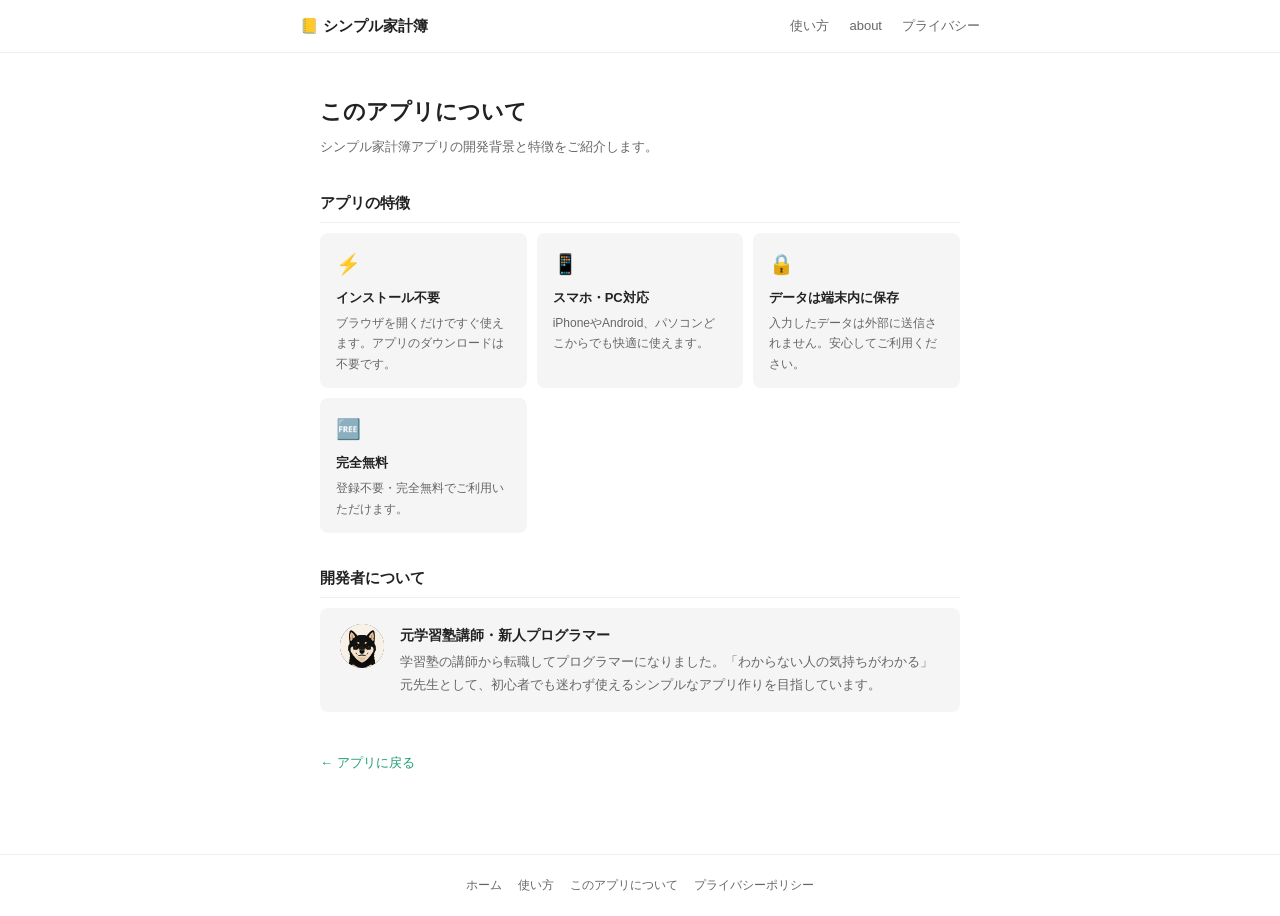
==== about.html @ d28c8568 "Update about.html" ====
<!DOCTYPE html>
<html lang="ja">
<head>
  <meta charset="UTF-8">
  <title>このアプリについて｜シンプル家計簿アプリ</title>
  <meta name="viewport" content="width=device-width, initial-scale=1.0">
  <meta name="description" content="シンプル家計簿アプリの開発背景・特徴・開発者についてのご紹介です。">
  <style>
    :root{
      --color-text-primary:#222;
      --color-text-secondary:#666;
      --color-background-primary:#fff;
      --color-background-secondary:#f5f5f5;
      --color-border-secondary:#ddd;
      --color-border-tertiary:#eee;
      --color-green:#1D9E75;
      --border-radius-md:8px;
    }
    *{box-sizing:border-box;margin:0;padding:0}
    body{
      font-family:-apple-system,BlinkMacSystemFont,"Segoe UI",Roboto,"Noto Sans JP",sans-serif;
      color:var(--color-text-primary);
      background:var(--color-background-primary);
      font-size:15px;
      line-height:1.7;
    }
    header{
      border-bottom:0.5px solid var(--color-border-tertiary);
      padding:0 20px;
    }
    .header-inner{
      max-width:680px;
      margin:0 auto;
      display:flex;
      align-items:center;
      justify-content:space-between;
      height:52px;
    }
    .logo{font-size:15px;font-weight:600;text-decoration:none;color:var(--color-text-primary);}
    nav{display:flex;gap:20px;}
    nav a{font-size:13px;color:var(--color-text-secondary);text-decoration:none;}
    nav a:hover{color:var(--color-text-primary);}
    .wrap{max-width:680px;margin:0 auto;padding:40px 20px 80px;}
    .page-title{font-size:22px;font-weight:600;margin-bottom:6px;}
    .page-desc{font-size:13px;color:var(--color-text-secondary);margin-bottom:32px;}
    .section{margin-bottom:32px;}
    h2{font-size:15px;font-weight:600;margin-bottom:10px;padding-bottom:6px;border-bottom:0.5px solid var(--color-border-tertiary);}
    p{font-size:14px;color:#444;margin-bottom:8px;}
    .feature-grid{display:grid;grid-template-columns:repeat(auto-fit,minmax(180px,1fr));gap:10px;margin-top:4px;}
    .feature-card{background:var(--color-background-secondary);border-radius:var(--border-radius-md);padding:14px 16px;}
    .feature-icon{font-size:20px;margin-bottom:6px;}
    .feature-title{font-size:13px;font-weight:600;margin-bottom:4px;}
    .feature-desc{font-size:12px;color:var(--color-text-secondary);}
    .profile-box{background:var(--color-background-secondary);border-radius:var(--border-radius-md);padding:16px 20px;display:flex;gap:16px;align-items:flex-start;}
    .profile-icon{width:44px;height:44px;background:var(--color-green);border-radius:50%;display:flex;align-items:center;justify-content:center;font-size:20px;flex-shrink:0;}
    .profile-text{}
    .profile-name{font-size:14px;font-weight:600;margin-bottom:4px;}
    .profile-bio{font-size:13px;color:var(--color-text-secondary);}
    .back-btn{display:inline-flex;align-items:center;gap:6px;font-size:13px;color:var(--color-green);text-decoration:none;margin-top:8px;}
    .back-btn:hover{opacity:0.8;}
    footer{border-top:0.5px solid var(--color-border-tertiary);padding:20px;text-align:center;}
    .footer-inner{max-width:680px;margin:0 auto;display:flex;gap:16px;justify-content:center;flex-wrap:wrap;}
    footer a{font-size:12px;color:var(--color-text-secondary);text-decoration:none;}
    footer a:hover{color:var(--color-text-primary);}
  </style>
</head>
<body>
<header>
  <div class="header-inner">
    <a class="logo" href="index.html">📒 シンプル家計簿</a>
    <nav>
      <a href="howto.html">使い方</a>
      <a href="about.html">about</a>
      <a href="privacy.html">プライバシー</a>
    </nav>
  </div>
</header>

<div class="wrap">
  <div class="page-title">このアプリについて</div>
  <div class="page-desc">シンプル家計簿アプリの開発背景と特徴をご紹介します。</div>

  <div class="section">
    <h2>アプリの特徴</h2>
    <div class="feature-grid">
      <div class="feature-card">
        <div class="feature-icon">⚡</div>
        <div class="feature-title">インストール不要</div>
        <div class="feature-desc">ブラウザを開くだけですぐ使えます。アプリのダウンロードは不要です。</div>
      </div>
      <div class="feature-card">
        <div class="feature-icon">📱</div>
        <div class="feature-title">スマホ・PC対応</div>
        <div class="feature-desc">iPhoneやAndroid、パソコンどこからでも快適に使えます。</div>
      </div>
      <div class="feature-card">
        <div class="feature-icon">🔒</div>
        <div class="feature-title">データは端末内に保存</div>
        <div class="feature-desc">入力したデータは外部に送信されません。安心してご利用ください。</div>
      </div>
      <div class="feature-card">
        <div class="feature-icon">🆓</div>
        <div class="feature-title">完全無料</div>
        <div class="feature-desc">登録不要・完全無料でご利用いただけます。</div>
      </div>
    </div>
  </div>

  <div class="section">
    <h2>開発者について</h2>
    <div class="profile-box">
      <img src="inu.png" alt="プロフィール画像" style="width:44px;height:44px;border-radius:50%;object-fit:cover;flex-shrink:0;">
      <div class="profile-text">
        <div class="profile-name">元学習塾講師・新人プログラマー</div>
        <div class="profile-bio">
          学習塾の講師から転職してプログラマーになりました。「わからない人の気持ちがわかる」元先生として、初心者でも迷わず使えるシンプルなアプリ作りを目指しています。
        </div>
      </div>
    </div>
  </div>

  <a class="back-btn" href="index.html">← アプリに戻る</a>
</div>

<footer>
  <div class="footer-inner">
    <a href="index.html">ホーム</a>
    <a href="howto.html">使い方</a>
    <a href="about.html">このアプリについて</a>
    <a href="privacy.html">プライバシーポリシー</a>
  </div>
</footer>
</body>
</html>
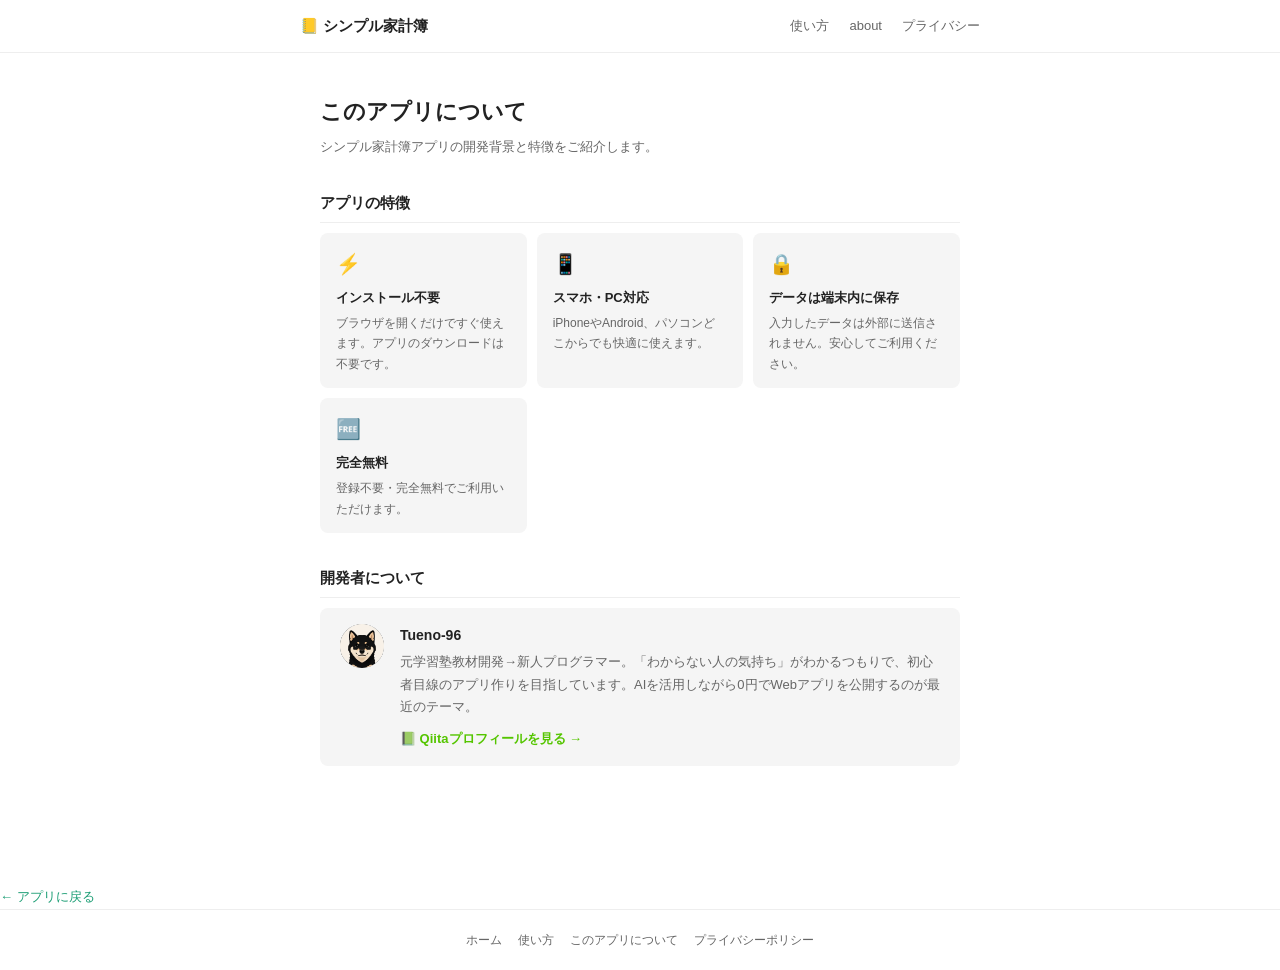
==== commit e4106fc4: "Update about.html" ====
--- a/about.html
+++ b/about.html
@@ -111,9 +111,14 @@
     <div class="profile-box">
       <img src="inu.png" alt="プロフィール画像" style="width:44px;height:44px;border-radius:50%;object-fit:cover;flex-shrink:0;">
       <div class="profile-text">
-        <div class="profile-name">元学習塾講師・新人プログラマー</div>
-        <div class="profile-bio">
-          学習塾の講師から転職してプログラマーになりました。「わからない人の気持ちがわかる」元先生として、初心者でも迷わず使えるシンプルなアプリ作りを目指しています。
+<div class="profile-name">Tueno-96</div>
+<div class="profile-bio">
+  元学習塾教材開発→新人プログラマー。「わからない人の気持ち」がわかるつもりで、初心者目線のアプリ作りを目指しています。AIを活用しながら0円でWebアプリを公開するのが最近のテーマ。
+</div>
+<a href="https://qiita.com/Tueno-96" target="_blank" rel="noopener"
+  style="display:inline-flex;align-items:center;gap:6px;margin-top:10px;font-size:13px;color:#55C500;text-decoration:none;font-weight:600;">
+  📗 Qiitaプロフィールを見る →
+</a>
         </div>
       </div>
     </div>
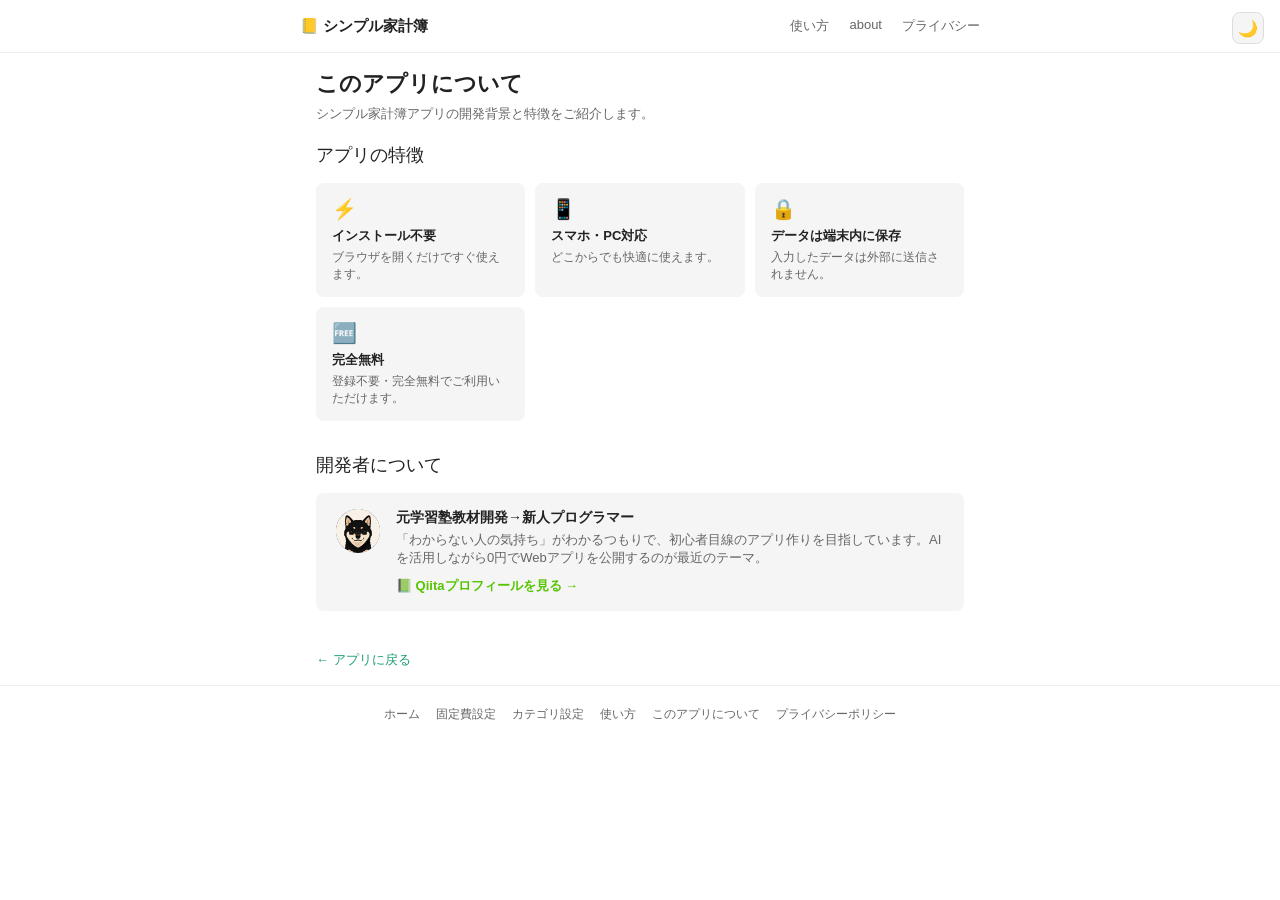
==== commit 55367d2a: "cssを分離" ====
--- a/about.html
+++ b/about.html
@@ -2,69 +2,13 @@
 <html lang="ja">
 <head>
   <meta charset="UTF-8">
+  <meta name="viewport" content="width=device-width, initial-scale=1.0">
   <title>このアプリについて｜シンプル家計簿アプリ</title>
-  <meta name="viewport" content="width=device-width, initial-scale=1.0">
   <meta name="description" content="シンプル家計簿アプリの開発背景・特徴・開発者についてのご紹介です。">
-  <style>
-    :root{
-      --color-text-primary:#222;
-      --color-text-secondary:#666;
-      --color-background-primary:#fff;
-      --color-background-secondary:#f5f5f5;
-      --color-border-secondary:#ddd;
-      --color-border-tertiary:#eee;
-      --color-green:#1D9E75;
-      --border-radius-md:8px;
-    }
-    *{box-sizing:border-box;margin:0;padding:0}
-    body{
-      font-family:-apple-system,BlinkMacSystemFont,"Segoe UI",Roboto,"Noto Sans JP",sans-serif;
-      color:var(--color-text-primary);
-      background:var(--color-background-primary);
-      font-size:15px;
-      line-height:1.7;
-    }
-    header{
-      border-bottom:0.5px solid var(--color-border-tertiary);
-      padding:0 20px;
-    }
-    .header-inner{
-      max-width:680px;
-      margin:0 auto;
-      display:flex;
-      align-items:center;
-      justify-content:space-between;
-      height:52px;
-    }
-    .logo{font-size:15px;font-weight:600;text-decoration:none;color:var(--color-text-primary);}
-    nav{display:flex;gap:20px;}
-    nav a{font-size:13px;color:var(--color-text-secondary);text-decoration:none;}
-    nav a:hover{color:var(--color-text-primary);}
-    .wrap{max-width:680px;margin:0 auto;padding:40px 20px 80px;}
-    .page-title{font-size:22px;font-weight:600;margin-bottom:6px;}
-    .page-desc{font-size:13px;color:var(--color-text-secondary);margin-bottom:32px;}
-    .section{margin-bottom:32px;}
-    h2{font-size:15px;font-weight:600;margin-bottom:10px;padding-bottom:6px;border-bottom:0.5px solid var(--color-border-tertiary);}
-    p{font-size:14px;color:#444;margin-bottom:8px;}
-    .feature-grid{display:grid;grid-template-columns:repeat(auto-fit,minmax(180px,1fr));gap:10px;margin-top:4px;}
-    .feature-card{background:var(--color-background-secondary);border-radius:var(--border-radius-md);padding:14px 16px;}
-    .feature-icon{font-size:20px;margin-bottom:6px;}
-    .feature-title{font-size:13px;font-weight:600;margin-bottom:4px;}
-    .feature-desc{font-size:12px;color:var(--color-text-secondary);}
-    .profile-box{background:var(--color-background-secondary);border-radius:var(--border-radius-md);padding:16px 20px;display:flex;gap:16px;align-items:flex-start;}
-    .profile-icon{width:44px;height:44px;background:var(--color-green);border-radius:50%;display:flex;align-items:center;justify-content:center;font-size:20px;flex-shrink:0;}
-    .profile-text{}
-    .profile-name{font-size:14px;font-weight:600;margin-bottom:4px;}
-    .profile-bio{font-size:13px;color:var(--color-text-secondary);}
-    .back-btn{display:inline-flex;align-items:center;gap:6px;font-size:13px;color:var(--color-green);text-decoration:none;margin-top:8px;}
-    .back-btn:hover{opacity:0.8;}
-    footer{border-top:0.5px solid var(--color-border-tertiary);padding:20px;text-align:center;}
-    .footer-inner{max-width:680px;margin:0 auto;display:flex;gap:16px;justify-content:center;flex-wrap:wrap;}
-    footer a{font-size:12px;color:var(--color-text-secondary);text-decoration:none;}
-    footer a:hover{color:var(--color-text-primary);}
-  </style>
+  <link rel="stylesheet" href="style.css">
 </head>
 <body>
+<button class="theme-btn" id="theme-btn" onclick="toggleTheme()">🌙</button>
 <header>
   <div class="header-inner">
     <a class="logo" href="index.html">📒 シンプル家計簿</a>
@@ -86,17 +30,17 @@
       <div class="feature-card">
         <div class="feature-icon">⚡</div>
         <div class="feature-title">インストール不要</div>
-        <div class="feature-desc">ブラウザを開くだけですぐ使えます。アプリのダウンロードは不要です。</div>
+        <div class="feature-desc">ブラウザを開くだけですぐ使えます。</div>
       </div>
       <div class="feature-card">
         <div class="feature-icon">📱</div>
         <div class="feature-title">スマホ・PC対応</div>
-        <div class="feature-desc">iPhoneやAndroid、パソコンどこからでも快適に使えます。</div>
+        <div class="feature-desc">どこからでも快適に使えます。</div>
       </div>
       <div class="feature-card">
         <div class="feature-icon">🔒</div>
         <div class="feature-title">データは端末内に保存</div>
-        <div class="feature-desc">入力したデータは外部に送信されません。安心してご利用ください。</div>
+        <div class="feature-desc">入力したデータは外部に送信されません。</div>
       </div>
       <div class="feature-card">
         <div class="feature-icon">🆓</div>
@@ -110,16 +54,13 @@
     <h2>開発者について</h2>
     <div class="profile-box">
       <img src="inu.png" alt="プロフィール画像" style="width:44px;height:44px;border-radius:50%;object-fit:cover;flex-shrink:0;">
-      <div class="profile-text">
-<div class="profile-name">Tueno-96</div>
-<div class="profile-bio">
-  元学習塾教材開発→新人プログラマー。「わからない人の気持ち」がわかるつもりで、初心者目線のアプリ作りを目指しています。AIを活用しながら0円でWebアプリを公開するのが最近のテーマ。
-</div>
-<a href="https://qiita.com/Tueno-96" target="_blank" rel="noopener"
-  style="display:inline-flex;align-items:center;gap:6px;margin-top:10px;font-size:13px;color:#55C500;text-decoration:none;font-weight:600;">
-  📗 Qiitaプロフィールを見る →
-</a>
-        </div>
+      <div>
+        <div class="profile-name">元学習塾教材開発→新人プログラマー</div>
+        <div class="profile-bio">「わからない人の気持ち」がわかるつもりで、初心者目線のアプリ作りを目指しています。AIを活用しながら0円でWebアプリを公開するのが最近のテーマ。</div>
+        <a href="https://qiita.com/Tueno-96" target="_blank" rel="noopener"
+          style="display:inline-flex;align-items:center;gap:6px;margin-top:10px;font-size:13px;color:#55C500;text-decoration:none;font-weight:600;">
+          📗 Qiitaプロフィールを見る →
+        </a>
       </div>
     </div>
   </div>
@@ -130,10 +71,30 @@
 <footer>
   <div class="footer-inner">
     <a href="index.html">ホーム</a>
+    <a href="fixedcost.html">固定費設定</a>
+    <a href="category.html">カテゴリ設定</a>
     <a href="howto.html">使い方</a>
     <a href="about.html">このアプリについて</a>
     <a href="privacy.html">プライバシーポリシー</a>
   </div>
 </footer>
+
+<script>
+function applyTheme(theme){
+  const html=document.documentElement,btn=document.getElementById('theme-btn');
+  html.classList.remove('dark','light');
+  if(theme==='dark'){html.classList.add('dark');btn.textContent='☀️';}
+  else if(theme==='light'){html.classList.add('light');btn.textContent='🌙';}
+  else{btn.textContent=window.matchMedia('(prefers-color-scheme:dark)').matches?'☀️':'🌙';}
+}
+function toggleTheme(){
+  const isDark=document.documentElement.classList.contains('dark')||
+    (!document.documentElement.classList.contains('light')&&window.matchMedia('(prefers-color-scheme:dark)').matches);
+  const next=isDark?'light':'dark';
+  localStorage.setItem('theme',next);
+  applyTheme(next);
+}
+applyTheme(localStorage.getItem('theme')||'auto');
+</script>
 </body>
-</html>
+</html>
--- a/style.css
+++ b/style.css
@@ -0,0 +1,277 @@
+/* ========================================
+   シンプル家計簿アプリ 共通スタイル
+   style.css
+======================================== */
+
+/* ── カラー変数（ライトモード） ── */
+:root{
+  --color-text-primary:#222;
+  --color-text-secondary:#666;
+  --color-background-primary:#fff;
+  --color-background-secondary:#f5f5f5;
+  --color-border-secondary:#ddd;
+  --color-border-tertiary:#eee;
+  --color-green:#1D9E75;
+  --border-radius-md:8px;
+}
+
+/* ── ダークモード（ブラウザ設定に連動） ── */
+@media(prefers-color-scheme:dark){
+  :root{
+    --color-text-primary:#e8eaf6;
+    --color-text-secondary:#9196b5;
+    --color-background-primary:#1a1d27;
+    --color-background-secondary:#22263a;
+    --color-border-secondary:#2e3248;
+    --color-border-tertiary:#2e3248;
+  }
+}
+
+/* ── 手動ダークモード ── */
+html.dark{
+  --color-text-primary:#e8eaf6;
+  --color-text-secondary:#9196b5;
+  --color-background-primary:#1a1d27;
+  --color-background-secondary:#22263a;
+  --color-border-secondary:#2e3248;
+  --color-border-tertiary:#2e3248;
+}
+
+/* ── 手動ライトモード ── */
+html.light{
+  --color-text-primary:#222;
+  --color-text-secondary:#666;
+  --color-background-primary:#fff;
+  --color-background-secondary:#f5f5f5;
+  --color-border-secondary:#ddd;
+  --color-border-tertiary:#eee;
+}
+
+/* ── リセット・ベース ── */
+*{box-sizing:border-box;margin:0;padding:0}
+body{
+  font-family:-apple-system,BlinkMacSystemFont,"Segoe UI",Roboto,"Noto Sans JP",sans-serif;
+  color:var(--color-text-primary);
+  background:var(--color-background-primary);
+  transition:background .2s,color .2s;
+}
+
+/* ── レイアウト ── */
+.wrap{padding:1rem 16px;max-width:680px;margin:0 auto;}
+h2{font-size:18px;font-weight:500;color:var(--color-text-primary);margin-bottom:1rem}
+
+/* ── ヘッダー ── */
+header{border-bottom:0.5px solid var(--color-border-tertiary);padding:0 20px;}
+.header-inner{max-width:680px;margin:0 auto;display:flex;align-items:center;justify-content:space-between;height:52px;}
+.logo{font-size:15px;font-weight:600;text-decoration:none;color:var(--color-text-primary);}
+nav{display:flex;gap:20px;}
+nav a{font-size:13px;color:var(--color-text-secondary);text-decoration:none;}
+nav a:hover{color:var(--color-text-primary);}
+
+/* ── フッター ── */
+footer{border-top:0.5px solid var(--color-border-tertiary);padding:20px;text-align:center;}
+.footer-inner{max-width:680px;margin:0 auto;display:flex;gap:16px;justify-content:center;flex-wrap:wrap;}
+footer a{font-size:12px;color:var(--color-text-secondary);text-decoration:none;}
+footer a:hover{color:var(--color-text-primary);}
+
+/* ── ダークモードトグルボタン ── */
+.theme-btn{
+  width:32px;height:32px;
+  border:0.5px solid var(--color-border-secondary);
+  border-radius:var(--border-radius-md);
+  background:var(--color-background-secondary);
+  color:var(--color-text-primary);
+  font-size:16px;cursor:pointer;
+  display:flex;align-items:center;justify-content:center;
+  position:fixed;top:12px;right:16px;z-index:50;
+}
+.theme-btn:hover{background:var(--color-border-secondary);}
+
+/* ── カード ── */
+.cards{display:grid;grid-template-columns:repeat(3,1fr);gap:10px;margin-bottom:1rem}
+.card{background:var(--color-background-secondary);border-radius:var(--border-radius-md);padding:12px 14px}
+.card-label{font-size:12px;color:var(--color-text-secondary);margin-bottom:4px}
+.card-value{font-size:20px;font-weight:500;color:var(--color-text-primary)}
+.card-value.income{color:#1D9E75}
+.card-value.expense{color:#E24B4A}
+
+/* ── フォーム ── */
+.form-row{display:flex;gap:8px;margin-bottom:1rem;flex-wrap:wrap}
+.form-row input,.form-row select{
+  flex:1;min-width:100px;height:36px;padding:0 10px;
+  border:0.5px solid var(--color-border-secondary);
+  border-radius:var(--border-radius-md);
+  background:var(--color-background-primary);
+  color:var(--color-text-primary);font-size:14px
+}
+.form-row input:focus,.form-row select:focus{outline:none;box-shadow:0 0 0 2px var(--color-border-secondary)}
+#inp-date{min-width:120px;max-width:120px;}
+#inp-memo{min-width:160px;}
+
+/* ── ボタン ── */
+.btn{height:36px;padding:0 16px;border:0.5px solid var(--color-border-secondary);border-radius:var(--border-radius-md);background:var(--color-background-primary);color:var(--color-text-primary);font-size:14px;cursor:pointer;white-space:nowrap}
+.btn:hover{background:var(--color-background-secondary)}
+.btn-add{background:#1D9E75;color:#fff;border-color:#1D9E75}
+.btn-add:hover{background:#0F6E56;border-color:#0F6E56}
+.btn-sm{height:30px;padding:0 10px;border:0.5px solid var(--color-border-secondary);border-radius:var(--border-radius-md);background:var(--color-background-primary);color:var(--color-text-secondary);font-size:12px;cursor:pointer;}
+.btn-sm:hover{background:var(--color-background-secondary);}
+.btn-edit{color:#3B82F6;border-color:#3B82F6;}
+.btn-edit:hover{background:#EFF6FF;}
+.btn-save{color:var(--color-green);border-color:var(--color-green);display:none;}
+.btn-save:hover{background:#E1F5EE;}
+.btn-cancel{color:var(--color-text-secondary);display:none;}
+.btn-del{color:#E24B4A;border-color:#E24B4A;}
+.btn-del:hover{background:#FEECEC;}
+.csv-btn{height:28px;padding:0 10px;border:0.5px solid #1D9E75;border-radius:var(--border-radius-md);background:#1D9E75;color:#fff;font-size:12px;cursor:pointer;white-space:nowrap;font-weight:600;}
+.csv-btn:hover{background:#0F6E56;}
+
+/* ── 一覧 ── */
+.list-header{display:grid;grid-template-columns:90px 1fr 80px 90px 36px;gap:8px;padding:6px 8px;font-size:12px;color:var(--color-text-secondary);border-bottom:0.5px solid var(--color-border-tertiary);margin-bottom:4px}
+.list-item{display:grid;grid-template-columns:90px 1fr 80px 90px 36px;gap:8px;align-items:center;padding:8px;border-radius:var(--border-radius-md);font-size:14px;margin-bottom:4px;background:var(--color-background-primary);border:0.5px solid var(--color-border-tertiary)}
+.list-item:hover{background:var(--color-background-secondary)}
+.badge{display:inline-block;padding:2px 8px;border-radius:999px;font-size:11px;font-weight:500}
+.badge.income{background:#E1F5EE;color:#0F6E56}
+.badge.expense{background:#FCEBEB;color:#A32D2D}
+.amount.income{color:#1D9E75;font-weight:500}
+.amount.expense{color:#E24B4A;font-weight:500}
+.del-btn{width:28px;height:28px;border:0.5px solid var(--color-border-tertiary);border-radius:var(--border-radius-md);background:transparent;color:var(--color-text-secondary);cursor:pointer;display:flex;align-items:center;justify-content:center;font-size:14px}
+.del-btn:hover{background:#FCEBEB;color:#E24B4A;border-color:#F09595}
+.empty{text-align:center;padding:2rem;color:var(--color-text-secondary);font-size:14px}
+
+/* ── フィルター ── */
+.filter-row{display:flex;gap:8px;margin-bottom:1rem;flex-wrap:wrap}
+.filter-btn{height:30px;padding:0 12px;border:0.5px solid var(--color-border-secondary);border-radius:999px;background:var(--color-background-primary);color:var(--color-text-secondary);font-size:13px;cursor:pointer}
+.filter-btn.active{background:var(--color-text-primary);color:var(--color-background-primary);border-color:var(--color-text-primary)}
+
+/* ── 月ナビ ── */
+.month-nav{display:flex;align-items:center;justify-content:space-between;margin-bottom:1.2rem;background:var(--color-background-secondary);border-radius:var(--border-radius-md);padding:8px 12px;}
+.month-nav-btn{width:32px;height:32px;border:0.5px solid var(--color-border-secondary);border-radius:var(--border-radius-md);background:var(--color-background-primary);color:var(--color-text-primary);font-size:18px;cursor:pointer;display:flex;align-items:center;justify-content:center;}
+.month-nav-btn:hover{background:var(--color-background-secondary);}
+.month-label{font-size:15px;font-weight:600;color:var(--color-text-primary);}
+.month-today-btn{font-size:12px;color:#1D9E75;border:0.5px solid #1D9E75;border-radius:999px;padding:3px 10px;background:transparent;cursor:pointer;}
+.month-today-btn:hover{background:#E1F5EE;}
+
+/* ── 円グラフ ── */
+.chart-section{margin-bottom:1.5rem;display:flex;flex-direction:column;align-items:center;}
+.chart-inner{display:flex;flex-direction:column;align-items:center;gap:16px;}
+.chart-wrap{position:relative;width:140px;height:140px;flex-shrink:0;}
+.chart-wrap canvas{width:140px !important;height:140px !important;}
+.chart-center{position:absolute;top:50%;left:50%;transform:translate(-50%,-50%);text-align:center;pointer-events:none;}
+.chart-center-label{font-size:11px;color:var(--color-text-secondary);}
+.chart-center-value{font-size:14px;font-weight:600;color:#E24B4A;}
+.chart-legend{display:flex;flex-direction:column;gap:6px;min-width:200px;}
+.legend-item{display:flex;align-items:center;gap:8px;font-size:13px;}
+.legend-dot{width:10px;height:10px;border-radius:50%;flex-shrink:0;}
+.legend-name{flex:1;color:var(--color-text-primary);}
+.legend-amount{font-weight:500;color:var(--color-text-primary);}
+.legend-pct{font-size:11px;color:var(--color-text-secondary);margin-left:4px;}
+.chart-empty{text-align:center;padding:1.5rem;color:var(--color-text-secondary);font-size:13px;background:var(--color-background-secondary);border-radius:var(--border-radius-md);width:100%;}
+
+/* ── 予算バー ── */
+.budget-bar-wrap{height:6px;background:var(--color-border-secondary);border-radius:999px;margin-top:6px;overflow:hidden;}
+.budget-bar{height:6px;border-radius:999px;transition:width .3s;}
+.budget-bar.ok{background:#1D9E75;}
+.budget-bar.warn{background:#F0A04B;}
+.budget-bar.over{background:#E24B4A;}
+.card-budget{font-size:11px;margin-top:4px;}
+.card-budget.ok{color:#1D9E75;}
+.card-budget.warn{color:#F0A04B;}
+.card-budget.over{color:#E24B4A;font-weight:600;}
+
+/* ── アラートボックス ── */
+.alert-box{border-radius:var(--border-radius-md);padding:10px 14px;font-size:13px;margin-bottom:12px;display:flex;align-items:flex-start;gap:8px;}
+.alert-box.warn{background:#FFF8E1;border:0.5px solid #F0A04B;color:#7a5000;}
+.alert-box.over{background:#FEECEC;border:0.5px solid #E24B4A;color:#7a1a1a;}
+.alert-icon{font-size:16px;flex-shrink:0;}
+
+/* ── 予算パネル ── */
+.budget-panel{background:var(--color-background-secondary);border-radius:var(--border-radius-md);padding:14px 16px;margin-bottom:1.2rem;}
+.budget-panel-header{display:flex;align-items:center;justify-content:space-between;}
+.budget-panel-title{font-size:13px;font-weight:600;color:var(--color-text-secondary);cursor:pointer;}
+.budget-panel-toggle{font-size:12px;color:#1D9E75;cursor:pointer;}
+.budget-panel-body{margin-top:12px;display:none;}
+.budget-panel-body.open{display:block;}
+.budget-row{display:flex;align-items:center;gap:8px;margin-bottom:8px;flex-wrap:wrap;}
+.budget-row label{font-size:13px;color:var(--color-text-primary);min-width:80px;}
+.budget-row input{height:32px;padding:0 10px;border:0.5px solid var(--color-border-secondary);border-radius:var(--border-radius-md);background:var(--color-background-primary);color:var(--color-text-primary);font-size:13px;width:130px;}
+.budget-save-btn{height:32px;padding:0 14px;border:none;border-radius:var(--border-radius-md);background:#1D9E75;color:#fff;font-size:13px;font-weight:600;cursor:pointer;margin-top:4px;}
+.budget-save-btn:hover{background:#0F6E56;}
+.budget-clear-btn{height:32px;padding:0 14px;border:0.5px solid var(--color-border-secondary);border-radius:var(--border-radius-md);background:var(--color-background-primary);color:var(--color-text-secondary);font-size:13px;cursor:pointer;margin-top:4px;}
+.budget-clear-btn:hover{background:var(--color-background-secondary);}
+
+/* ── 固定費通知 ── */
+.fixed-notice{background:#E1F5EE;border-radius:var(--border-radius-md);padding:10px 14px;font-size:13px;color:#0F6E56;margin-bottom:12px;display:none;}
+
+/* ── モーダル ── */
+.modal-overlay{position:fixed;top:0;left:0;width:100%;height:100%;background:rgba(0,0,0,0.4);display:none;align-items:center;justify-content:center;z-index:100;}
+.modal-overlay.open{display:flex;}
+.modal{background:var(--color-background-primary);border-radius:var(--border-radius-md);padding:24px;width:90%;max-width:340px;}
+.modal-title{font-size:15px;font-weight:600;margin-bottom:16px;}
+.modal-btn{display:block;width:100%;height:44px;border:0.5px solid var(--color-border-secondary);border-radius:var(--border-radius-md);background:var(--color-background-secondary);color:var(--color-text-primary);font-size:14px;cursor:pointer;margin-bottom:10px;text-align:left;padding:0 16px;}
+.modal-btn:hover{background:var(--color-border-secondary);}
+.modal-cancel{display:block;width:100%;height:36px;border:none;background:transparent;color:var(--color-text-secondary);font-size:13px;cursor:pointer;margin-top:4px;}
+.modal-cancel:hover{color:var(--color-text-primary);}
+
+/* ── 情報セクション ── */
+.info-section{display:flex;gap:40px;flex-wrap:wrap;margin-top:30px;padding-top:24px;border-top:0.5px solid var(--color-border-tertiary);}
+.info-block{flex:1;min-width:200px;}
+.info-block h2{font-size:15px;margin-bottom:8px;}
+.info-block p,.info-block li{font-size:13px;color:var(--color-text-secondary);line-height:1.7;}
+.info-block ul{padding-left:16px;margin-bottom:12px;}
+.site-footer{margin-top:30px;padding:20px 0;text-align:center;border-top:0.5px solid var(--color-border-tertiary);}
+.site-footer a{font-size:12px;color:var(--color-text-secondary);text-decoration:none;margin:0 8px;}
+.site-footer a:hover{color:var(--color-text-primary);}
+
+/* ── サブページ共通 ── */
+.page-title{font-size:22px;font-weight:600;margin-bottom:6px;}
+.page-desc{font-size:13px;color:var(--color-text-secondary);margin-bottom:20px;}
+.info-box{background:#E1F5EE;border-left:3px solid var(--color-green);border-radius:0 var(--border-radius-md) var(--border-radius-md) 0;padding:10px 14px;font-size:13px;color:#0F6E56;margin-bottom:20px;}
+.warn-box{background:#FFF8E1;border-left:3px solid #F0A04B;border-radius:0 var(--border-radius-md) var(--border-radius-md) 0;padding:10px 14px;font-size:13px;color:#7a5000;margin-bottom:20px;display:none;}
+.back-btn{display:inline-flex;align-items:center;gap:6px;font-size:13px;color:var(--color-green);text-decoration:none;margin-top:8px;}
+.section{margin-bottom:32px;}
+
+/* ── カード（サブページ用） ── */
+.sub-card{background:var(--color-background-secondary);border-radius:var(--border-radius-md);padding:16px;margin-bottom:16px;}
+.card-title{font-size:13px;font-weight:600;color:var(--color-text-secondary);margin-bottom:12px;text-transform:uppercase;letter-spacing:.5px;}
+
+/* ── ステップ（howto用） ── */
+.step{display:flex;gap:16px;margin-bottom:24px;}
+.step-num{width:32px;height:32px;background:var(--color-green);color:#fff;border-radius:50%;display:flex;align-items:center;justify-content:center;font-size:14px;font-weight:600;flex-shrink:0;margin-top:2px;}
+.step-title{font-size:15px;font-weight:600;margin-bottom:6px;}
+.step-desc{font-size:14px;color:var(--color-text-secondary);}
+.step-list{margin:8px 0 0 0;padding-left:0;list-style:none;}
+.step-list li{font-size:13px;color:var(--color-text-secondary);padding:4px 0;padding-left:14px;position:relative;}
+.step-list li::before{content:"・";position:absolute;left:0;}
+.divider{border:none;border-top:0.5px solid var(--color-border-tertiary);margin:8px 0 24px;}
+.note-box{background:#FFF8E1;border-left:3px solid #F9A825;border-radius:0 var(--border-radius-md) var(--border-radius-md) 0;padding:12px 16px;font-size:13px;color:#555;margin-top:8px;}
+
+/* ── about用 ── */
+.feature-grid{display:grid;grid-template-columns:repeat(auto-fit,minmax(180px,1fr));gap:10px;margin-top:4px;}
+.feature-card{background:var(--color-background-secondary);border-radius:var(--border-radius-md);padding:14px 16px;}
+.feature-icon{font-size:20px;margin-bottom:6px;}
+.feature-title{font-size:13px;font-weight:600;margin-bottom:4px;}
+.feature-desc{font-size:12px;color:var(--color-text-secondary);}
+.profile-box{background:var(--color-background-secondary);border-radius:var(--border-radius-md);padding:16px 20px;display:flex;gap:16px;align-items:flex-start;}
+.profile-name{font-size:14px;font-weight:600;margin-bottom:4px;}
+.profile-bio{font-size:13px;color:var(--color-text-secondary);}
+
+/* ── カテゴリ設定用 ── */
+.cat-item{display:flex;align-items:center;gap:8px;background:var(--color-background-primary);border:0.5px solid var(--color-border-tertiary);border-radius:var(--border-radius-md);padding:10px 12px;margin-bottom:8px;}
+.cat-name{flex:1;font-size:14px;font-weight:500;}
+.cat-default{font-size:11px;color:var(--color-text-secondary);margin-left:6px;}
+.edit-input{flex:1;height:32px;padding:0 10px;border:0.5px solid var(--color-green);border-radius:var(--border-radius-md);background:var(--color-background-primary);color:var(--color-text-primary);font-size:14px;outline:none;display:none;}
+
+/* ── 固定費設定用 ── */
+.fixed-item{display:grid;grid-template-columns:1fr 80px 60px 80px 36px;gap:8px;align-items:center;background:var(--color-background-primary);border:0.5px solid var(--color-border-tertiary);border-radius:var(--border-radius-md);padding:10px 12px;font-size:14px;margin-bottom:8px;}
+.fixed-list-header{display:grid;grid-template-columns:1fr 80px 60px 80px 36px;gap:8px;padding:6px 12px;font-size:11px;color:var(--color-text-secondary);border-bottom:0.5px solid var(--color-border-tertiary);margin-bottom:4px;}
+
+/* ── レスポンシブ ── */
+@media(max-width:480px){
+  .list-header{grid-template-columns:72px 1fr 52px 72px 28px;font-size:11px;}
+  .list-item{grid-template-columns:72px 1fr 52px 72px 28px;font-size:12px;}
+  .fixed-item{grid-template-columns:1fr 60px 50px 70px 28px;font-size:13px;}
+  .fixed-list-header{grid-template-columns:1fr 60px 50px 70px 28px;}
+}
+
+/* ── ダークモード時のprivacyリンク色 ── */
+html.dark a[href*="policies.google.com"]{color:var(--color-green);}
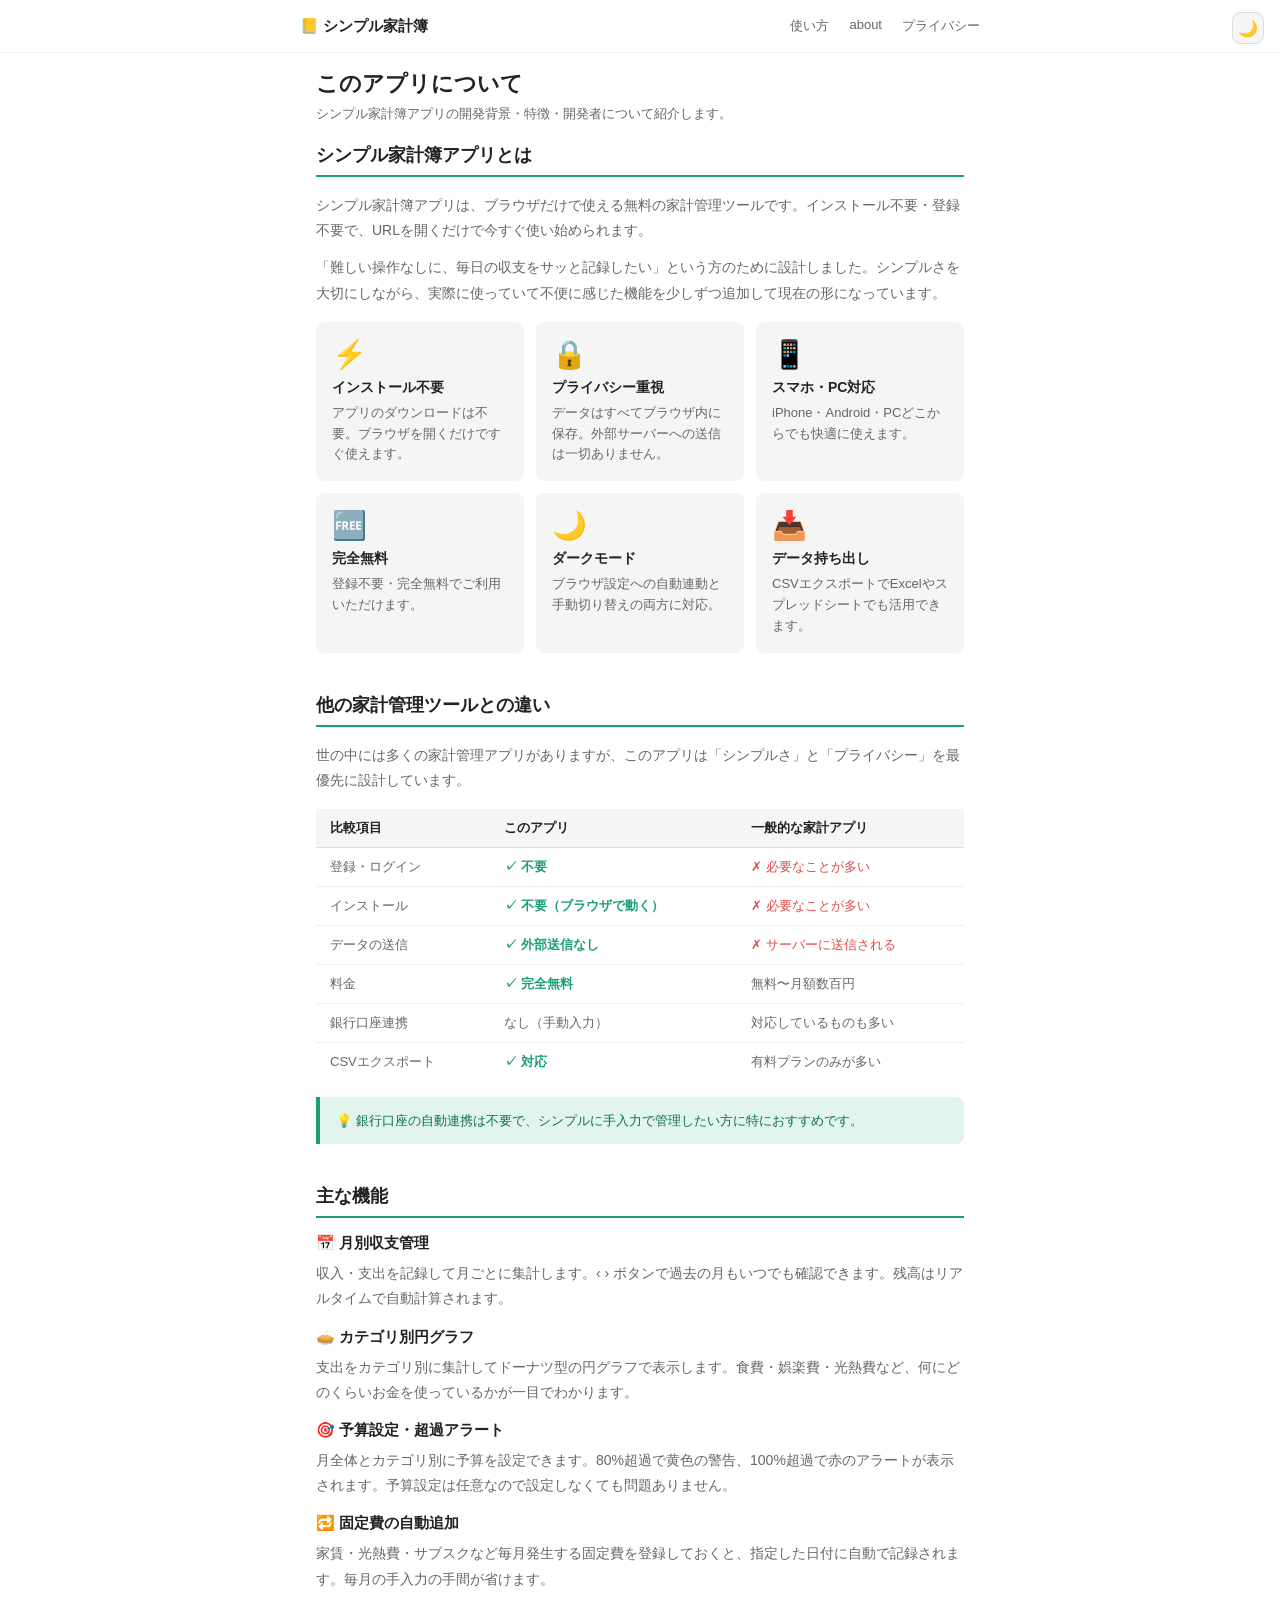
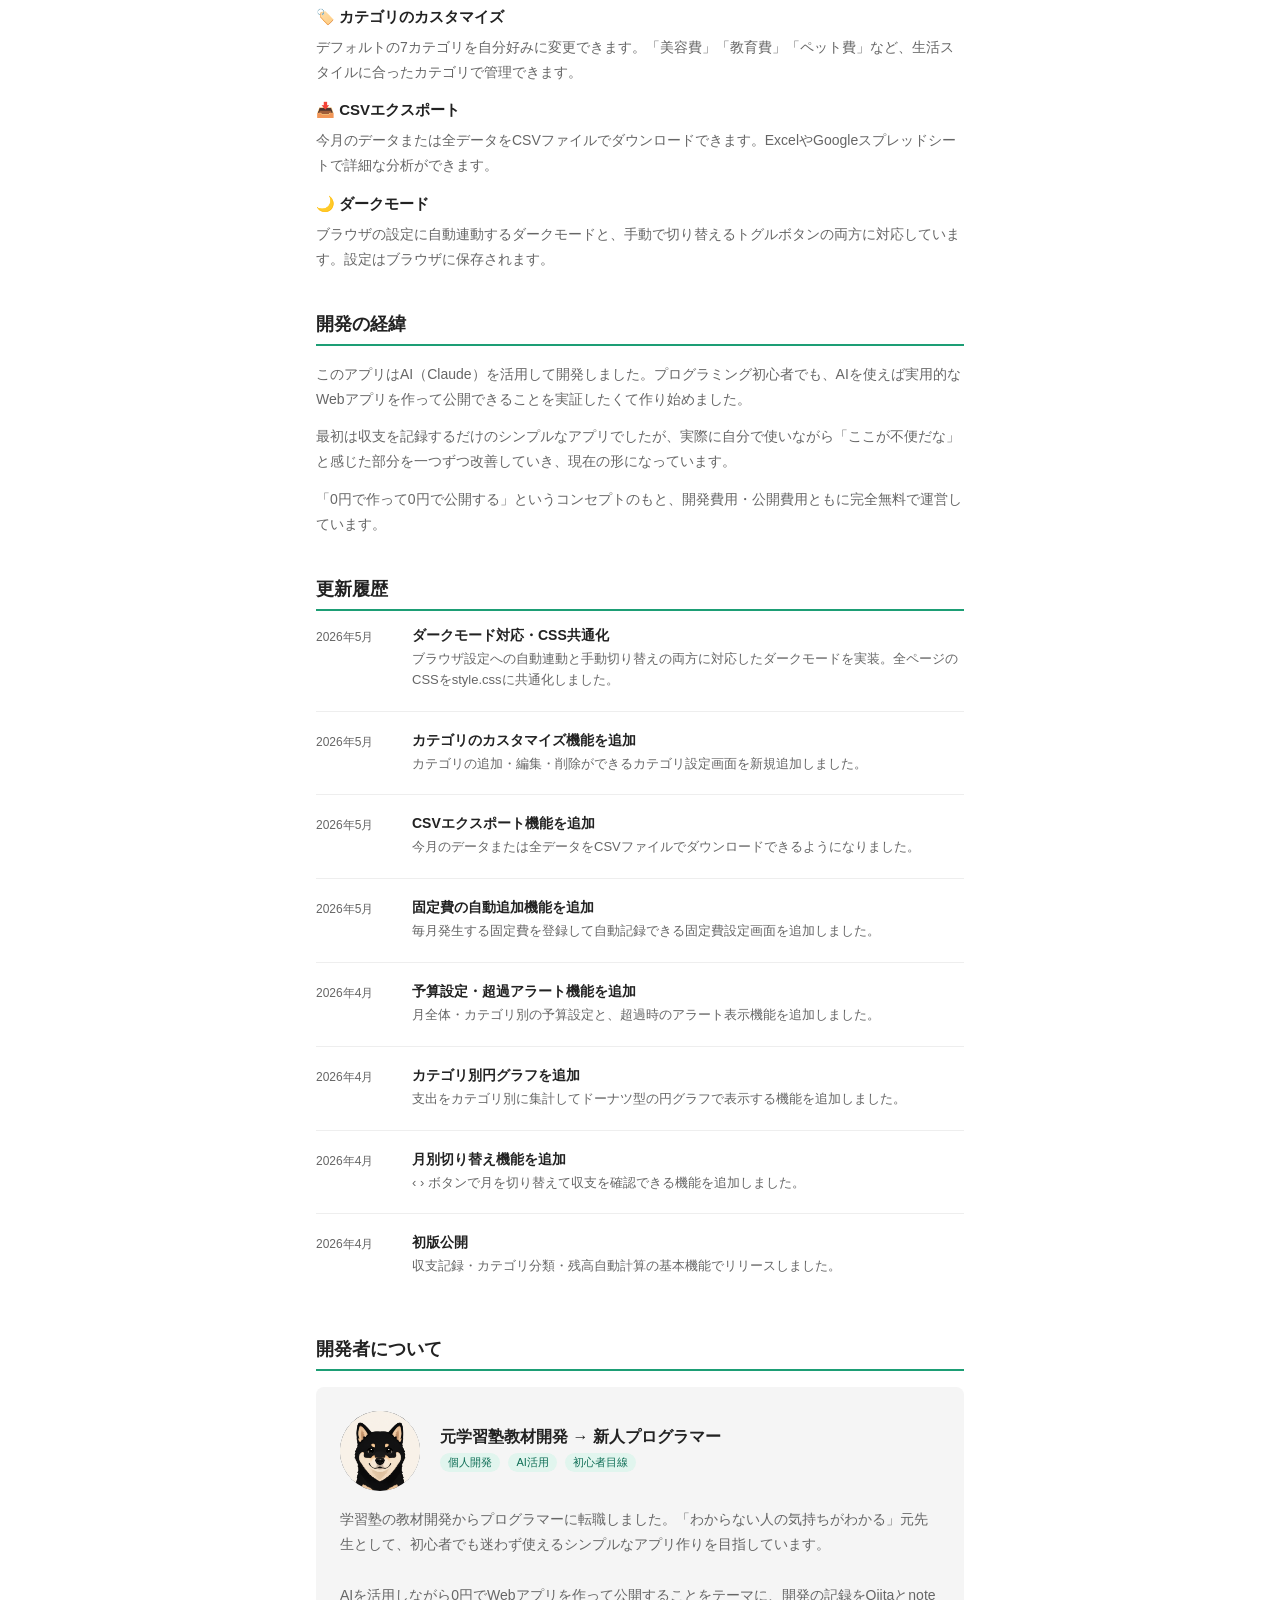
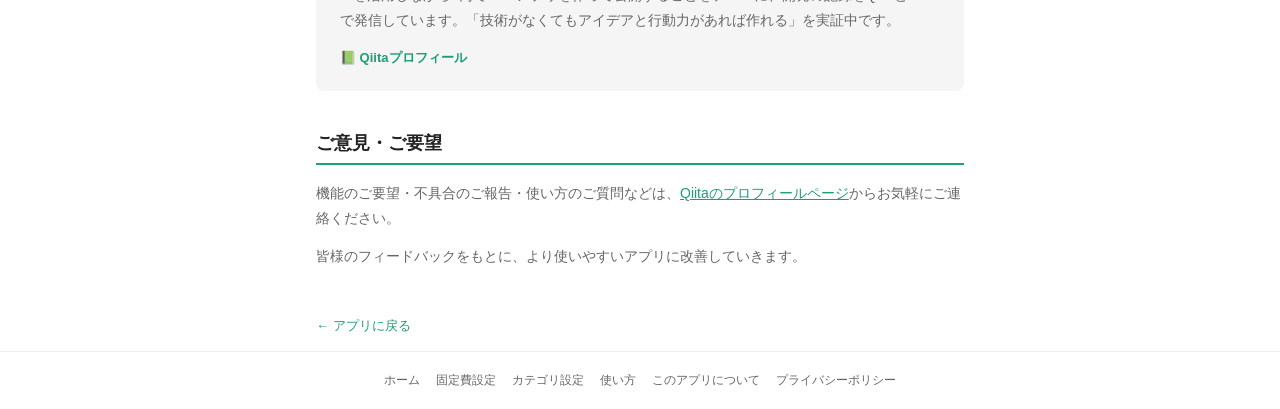
==== commit 04b0ce37: "adsense再申請用コンテンツ充実" ====
--- a/about.html
+++ b/about.html
@@ -3,9 +3,44 @@
 <head>
   <meta charset="UTF-8">
   <meta name="viewport" content="width=device-width, initial-scale=1.0">
-  <title>このアプリについて｜シンプル家計簿アプリ</title>
-  <meta name="description" content="シンプル家計簿アプリの開発背景・特徴・開発者についてのご紹介です。">
+  <title>このアプリについて｜シンプル家計簿アプリ｜無料のブラウザ家計管理ツール</title>
+  <meta name="description" content="シンプル家計簿アプリの開発背景・こだわり・開発者プロフィールを紹介。インストール不要・登録不要・完全無料のブラウザ型家計管理ツールです。">
   <link rel="stylesheet" href="style.css">
+  <style>
+    .about-section{margin-bottom:40px;}
+    .about-section h2{font-size:18px;font-weight:700;margin-bottom:16px;padding-bottom:8px;border-bottom:2px solid var(--color-green);}
+    .about-section h3{font-size:15px;font-weight:600;margin:16px 0 8px;}
+    .about-section p{font-size:14px;color:var(--color-text-secondary);line-height:1.8;margin-bottom:12px;}
+    .about-section ul{padding-left:20px;margin-bottom:12px;}
+    .about-section li{font-size:14px;color:var(--color-text-secondary);line-height:1.8;margin-bottom:4px;}
+    .feature-grid{display:grid;grid-template-columns:repeat(auto-fit,minmax(200px,1fr));gap:12px;margin:16px 0;}
+    .feature-card{background:var(--color-background-secondary);border-radius:var(--border-radius-md);padding:16px;}
+    .feature-card .icon{font-size:28px;margin-bottom:8px;}
+    .feature-card h4{font-size:14px;font-weight:600;margin-bottom:6px;}
+    .feature-card p{font-size:13px;color:var(--color-text-secondary);margin:0;line-height:1.6;}
+    .history-item{display:flex;gap:16px;margin-bottom:20px;padding-bottom:20px;border-bottom:0.5px solid var(--color-border-tertiary);}
+    .history-item:last-child{border-bottom:none;}
+    .history-date{font-size:12px;color:var(--color-text-secondary);min-width:80px;padding-top:2px;}
+    .history-content h4{font-size:14px;font-weight:600;margin-bottom:4px;}
+    .history-content p{font-size:13px;color:var(--color-text-secondary);margin:0;line-height:1.6;}
+    .profile-section{background:var(--color-background-secondary);border-radius:var(--border-radius-md);padding:24px;margin-bottom:20px;}
+    .profile-header{display:flex;gap:20px;align-items:flex-start;margin-bottom:16px;flex-wrap:wrap;}
+    .profile-img{width:80px;height:80px;border-radius:50%;object-fit:cover;flex-shrink:0;}
+    .profile-info h3{font-size:16px;font-weight:700;margin-bottom:4px;}
+    .profile-info .tag{display:inline-block;background:#E1F5EE;color:#0F6E56;font-size:11px;padding:2px 8px;border-radius:999px;margin-right:4px;margin-bottom:4px;}
+    .profile-bio{font-size:14px;color:var(--color-text-secondary);line-height:1.8;margin-bottom:16px;}
+    .profile-links{display:flex;gap:12px;flex-wrap:wrap;}
+    .profile-link{display:inline-flex;align-items:center;gap:6px;font-size:13px;color:var(--color-green);text-decoration:none;font-weight:600;}
+    .profile-link:hover{opacity:.8;}
+    .compare-table{width:100%;border-collapse:collapse;margin:16px 0;}
+    .compare-table th{background:var(--color-background-secondary);padding:10px 14px;font-size:13px;font-weight:600;text-align:left;border-bottom:1px solid var(--color-border-secondary);}
+    .compare-table td{padding:10px 14px;font-size:13px;color:var(--color-text-secondary);border-bottom:0.5px solid var(--color-border-tertiary);}
+    .compare-table tr:last-child td{border-bottom:none;}
+    .check{color:var(--color-green);font-weight:700;}
+    .cross{color:#E24B4A;}
+    .tip-box{background:#E1F5EE;border-left:4px solid var(--color-green);border-radius:0 8px 8px 0;padding:12px 16px;margin:12px 0;}
+    .tip-box p{color:#0F6E56;margin:0;font-size:13px;}
+  </style>
 </head>
 <body>
 <button class="theme-btn" id="theme-btn" onclick="toggleTheme()">🌙</button>
@@ -22,47 +57,236 @@
 
 <div class="wrap">
   <div class="page-title">このアプリについて</div>
-  <div class="page-desc">シンプル家計簿アプリの開発背景と特徴をご紹介します。</div>
-
-  <div class="section">
-    <h2>アプリの特徴</h2>
+  <div class="page-desc">シンプル家計簿アプリの開発背景・特徴・開発者について紹介します。</div>
+
+  <!-- アプリの特徴 -->
+  <div class="about-section">
+    <h2>シンプル家計簿アプリとは</h2>
+    <p>シンプル家計簿アプリは、ブラウザだけで使える無料の家計管理ツールです。インストール不要・登録不要で、URLを開くだけで今すぐ使い始められます。</p>
+    <p>「難しい操作なしに、毎日の収支をサッと記録したい」という方のために設計しました。シンプルさを大切にしながら、実際に使っていて不便に感じた機能を少しずつ追加して現在の形になっています。</p>
+
     <div class="feature-grid">
       <div class="feature-card">
-        <div class="feature-icon">⚡</div>
-        <div class="feature-title">インストール不要</div>
-        <div class="feature-desc">ブラウザを開くだけですぐ使えます。</div>
-      </div>
-      <div class="feature-card">
-        <div class="feature-icon">📱</div>
-        <div class="feature-title">スマホ・PC対応</div>
-        <div class="feature-desc">どこからでも快適に使えます。</div>
-      </div>
-      <div class="feature-card">
-        <div class="feature-icon">🔒</div>
-        <div class="feature-title">データは端末内に保存</div>
-        <div class="feature-desc">入力したデータは外部に送信されません。</div>
-      </div>
-      <div class="feature-card">
-        <div class="feature-icon">🆓</div>
-        <div class="feature-title">完全無料</div>
-        <div class="feature-desc">登録不要・完全無料でご利用いただけます。</div>
-      </div>
-    </div>
-  </div>
-
-  <div class="section">
+        <div class="icon">⚡</div>
+        <h4>インストール不要</h4>
+        <p>アプリのダウンロードは不要。ブラウザを開くだけですぐ使えます。</p>
+      </div>
+      <div class="feature-card">
+        <div class="icon">🔒</div>
+        <h4>プライバシー重視</h4>
+        <p>データはすべてブラウザ内に保存。外部サーバーへの送信は一切ありません。</p>
+      </div>
+      <div class="feature-card">
+        <div class="icon">📱</div>
+        <h4>スマホ・PC対応</h4>
+        <p>iPhone・Android・PCどこからでも快適に使えます。</p>
+      </div>
+      <div class="feature-card">
+        <div class="icon">🆓</div>
+        <h4>完全無料</h4>
+        <p>登録不要・完全無料でご利用いただけます。</p>
+      </div>
+      <div class="feature-card">
+        <div class="icon">🌙</div>
+        <h4>ダークモード</h4>
+        <p>ブラウザ設定への自動連動と手動切り替えの両方に対応。</p>
+      </div>
+      <div class="feature-card">
+        <div class="icon">📥</div>
+        <h4>データ持ち出し</h4>
+        <p>CSVエクスポートでExcelやスプレッドシートでも活用できます。</p>
+      </div>
+    </div>
+  </div>
+
+  <!-- 他のアプリとの比較 -->
+  <div class="about-section">
+    <h2>他の家計管理ツールとの違い</h2>
+    <p>世の中には多くの家計管理アプリがありますが、このアプリは「シンプルさ」と「プライバシー」を最優先に設計しています。</p>
+
+    <table class="compare-table">
+      <thead>
+        <tr>
+          <th>比較項目</th>
+          <th>このアプリ</th>
+          <th>一般的な家計アプリ</th>
+        </tr>
+      </thead>
+      <tbody>
+        <tr>
+          <td>登録・ログイン</td>
+          <td><span class="check">✓ 不要</span></td>
+          <td><span class="cross">✗ 必要なことが多い</span></td>
+        </tr>
+        <tr>
+          <td>インストール</td>
+          <td><span class="check">✓ 不要（ブラウザで動く）</span></td>
+          <td><span class="cross">✗ 必要なことが多い</span></td>
+        </tr>
+        <tr>
+          <td>データの送信</td>
+          <td><span class="check">✓ 外部送信なし</span></td>
+          <td><span class="cross">✗ サーバーに送信される</span></td>
+        </tr>
+        <tr>
+          <td>料金</td>
+          <td><span class="check">✓ 完全無料</span></td>
+          <td>無料〜月額数百円</td>
+        </tr>
+        <tr>
+          <td>銀行口座連携</td>
+          <td>なし（手動入力）</td>
+          <td>対応しているものも多い</td>
+        </tr>
+        <tr>
+          <td>CSVエクスポート</td>
+          <td><span class="check">✓ 対応</span></td>
+          <td>有料プランのみが多い</td>
+        </tr>
+      </tbody>
+    </table>
+
+    <div class="tip-box">
+      <p>💡 銀行口座の自動連携は不要で、シンプルに手入力で管理したい方に特におすすめです。</p>
+    </div>
+  </div>
+
+  <!-- 機能一覧 -->
+  <div class="about-section">
+    <h2>主な機能</h2>
+
+    <h3>📅 月別収支管理</h3>
+    <p>収入・支出を記録して月ごとに集計します。‹ › ボタンで過去の月もいつでも確認できます。残高はリアルタイムで自動計算されます。</p>
+
+    <h3>🥧 カテゴリ別円グラフ</h3>
+    <p>支出をカテゴリ別に集計してドーナツ型の円グラフで表示します。食費・娯楽費・光熱費など、何にどのくらいお金を使っているかが一目でわかります。</p>
+
+    <h3>🎯 予算設定・超過アラート</h3>
+    <p>月全体とカテゴリ別に予算を設定できます。80%超過で黄色の警告、100%超過で赤のアラートが表示されます。予算設定は任意なので設定しなくても問題ありません。</p>
+
+    <h3>🔁 固定費の自動追加</h3>
+    <p>家賃・光熱費・サブスクなど毎月発生する固定費を登録しておくと、指定した日付に自動で記録されます。毎月の手入力の手間が省けます。</p>
+
+    <h3>🏷️ カテゴリのカスタマイズ</h3>
+    <p>デフォルトの7カテゴリを自分好みに変更できます。「美容費」「教育費」「ペット費」など、生活スタイルに合ったカテゴリで管理できます。</p>
+
+    <h3>📥 CSVエクスポート</h3>
+    <p>今月のデータまたは全データをCSVファイルでダウンロードできます。ExcelやGoogleスプレッドシートで詳細な分析ができます。</p>
+
+    <h3>🌙 ダークモード</h3>
+    <p>ブラウザの設定に自動連動するダークモードと、手動で切り替えるトグルボタンの両方に対応しています。設定はブラウザに保存されます。</p>
+  </div>
+
+  <!-- 開発経緯 -->
+  <div class="about-section">
+    <h2>開発の経緯</h2>
+    <p>このアプリはAI（Claude）を活用して開発しました。プログラミング初心者でも、AIを使えば実用的なWebアプリを作って公開できることを実証したくて作り始めました。</p>
+    <p>最初は収支を記録するだけのシンプルなアプリでしたが、実際に自分で使いながら「ここが不便だな」と感じた部分を一つずつ改善していき、現在の形になっています。</p>
+    <p>「0円で作って0円で公開する」というコンセプトのもと、開発費用・公開費用ともに完全無料で運営しています。</p>
+  </div>
+
+  <!-- 更新履歴 -->
+  <div class="about-section">
+    <h2>更新履歴</h2>
+
+    <div class="history-item">
+      <div class="history-date">2026年5月</div>
+      <div class="history-content">
+        <h4>ダークモード対応・CSS共通化</h4>
+        <p>ブラウザ設定への自動連動と手動切り替えの両方に対応したダークモードを実装。全ページのCSSをstyle.cssに共通化しました。</p>
+      </div>
+    </div>
+
+    <div class="history-item">
+      <div class="history-date">2026年5月</div>
+      <div class="history-content">
+        <h4>カテゴリのカスタマイズ機能を追加</h4>
+        <p>カテゴリの追加・編集・削除ができるカテゴリ設定画面を新規追加しました。</p>
+      </div>
+    </div>
+
+    <div class="history-item">
+      <div class="history-date">2026年5月</div>
+      <div class="history-content">
+        <h4>CSVエクスポート機能を追加</h4>
+        <p>今月のデータまたは全データをCSVファイルでダウンロードできるようになりました。</p>
+      </div>
+    </div>
+
+    <div class="history-item">
+      <div class="history-date">2026年5月</div>
+      <div class="history-content">
+        <h4>固定費の自動追加機能を追加</h4>
+        <p>毎月発生する固定費を登録して自動記録できる固定費設定画面を追加しました。</p>
+      </div>
+    </div>
+
+    <div class="history-item">
+      <div class="history-date">2026年4月</div>
+      <div class="history-content">
+        <h4>予算設定・超過アラート機能を追加</h4>
+        <p>月全体・カテゴリ別の予算設定と、超過時のアラート表示機能を追加しました。</p>
+      </div>
+    </div>
+
+    <div class="history-item">
+      <div class="history-date">2026年4月</div>
+      <div class="history-content">
+        <h4>カテゴリ別円グラフを追加</h4>
+        <p>支出をカテゴリ別に集計してドーナツ型の円グラフで表示する機能を追加しました。</p>
+      </div>
+    </div>
+
+    <div class="history-item">
+      <div class="history-date">2026年4月</div>
+      <div class="history-content">
+        <h4>月別切り替え機能を追加</h4>
+        <p>‹ › ボタンで月を切り替えて収支を確認できる機能を追加しました。</p>
+      </div>
+    </div>
+
+    <div class="history-item">
+      <div class="history-date">2026年4月</div>
+      <div class="history-content">
+        <h4>初版公開</h4>
+        <p>収支記録・カテゴリ分類・残高自動計算の基本機能でリリースしました。</p>
+      </div>
+    </div>
+  </div>
+
+  <!-- 開発者 -->
+  <div class="about-section">
     <h2>開発者について</h2>
-    <div class="profile-box">
-      <img src="inu.png" alt="プロフィール画像" style="width:44px;height:44px;border-radius:50%;object-fit:cover;flex-shrink:0;">
-      <div>
-        <div class="profile-name">元学習塾教材開発→新人プログラマー</div>
-        <div class="profile-bio">「わからない人の気持ち」がわかるつもりで、初心者目線のアプリ作りを目指しています。AIを活用しながら0円でWebアプリを公開するのが最近のテーマ。</div>
-        <a href="https://qiita.com/Tueno-96" target="_blank" rel="noopener"
-          style="display:inline-flex;align-items:center;gap:6px;margin-top:10px;font-size:13px;color:#55C500;text-decoration:none;font-weight:600;">
-          📗 Qiitaプロフィールを見る →
+    <div class="profile-section">
+      <div class="profile-header">
+        <img src="inu.png" alt="プロフィール画像" class="profile-img">
+        <div class="profile-info">
+          <h3>元学習塾教材開発 → 新人プログラマー</h3>
+          <div>
+            <span class="tag">個人開発</span>
+            <span class="tag">AI活用</span>
+            <span class="tag">初心者目線</span>
+          </div>
+        </div>
+      </div>
+      <div class="profile-bio">
+        学習塾の教材開発からプログラマーに転職しました。「わからない人の気持ちがわかる」元先生として、初心者でも迷わず使えるシンプルなアプリ作りを目指しています。
+        <br><br>
+        AIを活用しながら0円でWebアプリを作って公開することをテーマに、開発の記録をQiitaとnoteで発信しています。「技術がなくてもアイデアと行動力があれば作れる」を実証中です。
+      </div>
+      <div class="profile-links">
+        <a href="https://qiita.com/Tueno-96" target="_blank" rel="noopener" class="profile-link">
+          📗 Qiitaプロフィール
         </a>
       </div>
     </div>
+  </div>
+
+  <!-- お問い合わせ -->
+  <div class="about-section">
+    <h2>ご意見・ご要望</h2>
+    <p>機能のご要望・不具合のご報告・使い方のご質問などは、<a href="https://qiita.com/Tueno-96" target="_blank" rel="noopener" style="color:var(--color-green)">Qiitaのプロフィールページ</a>からお気軽にご連絡ください。</p>
+    <p>皆様のフィードバックをもとに、より使いやすいアプリに改善していきます。</p>
   </div>
 
   <a class="back-btn" href="index.html">← アプリに戻る</a>
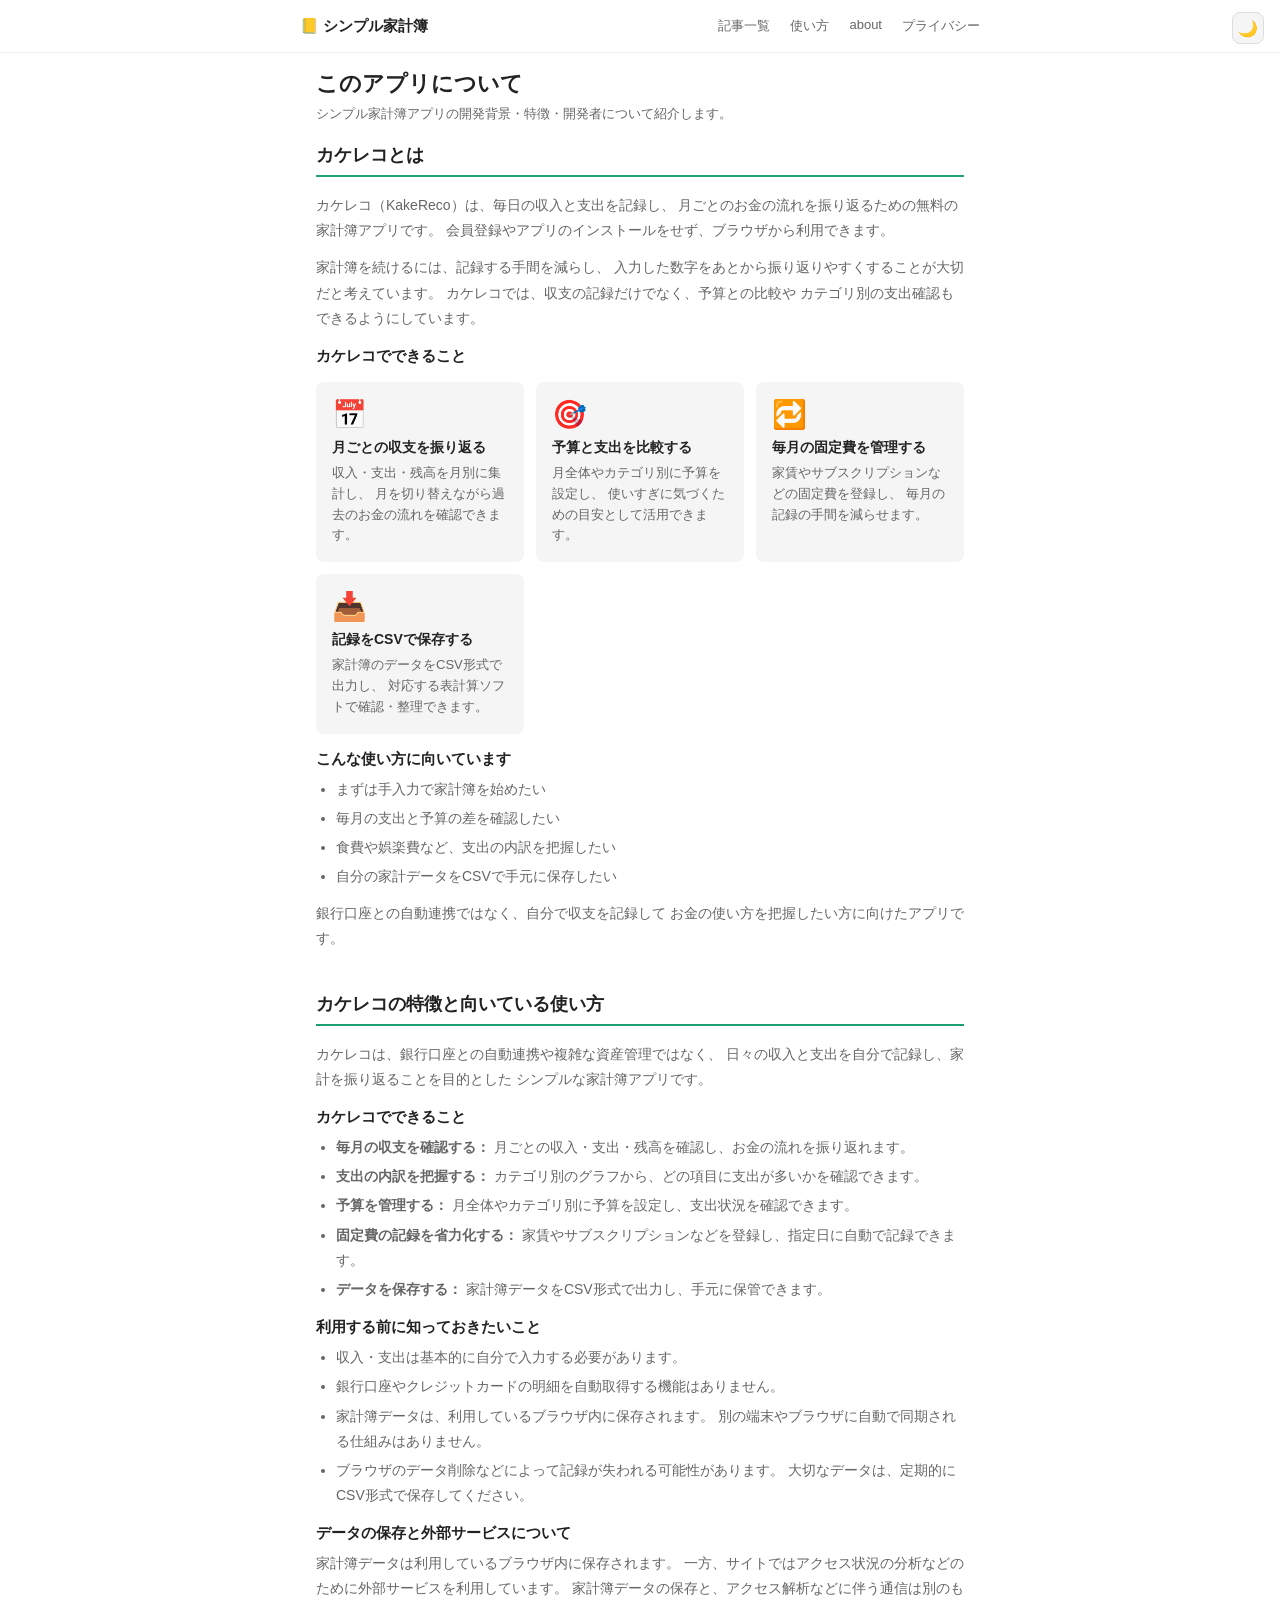
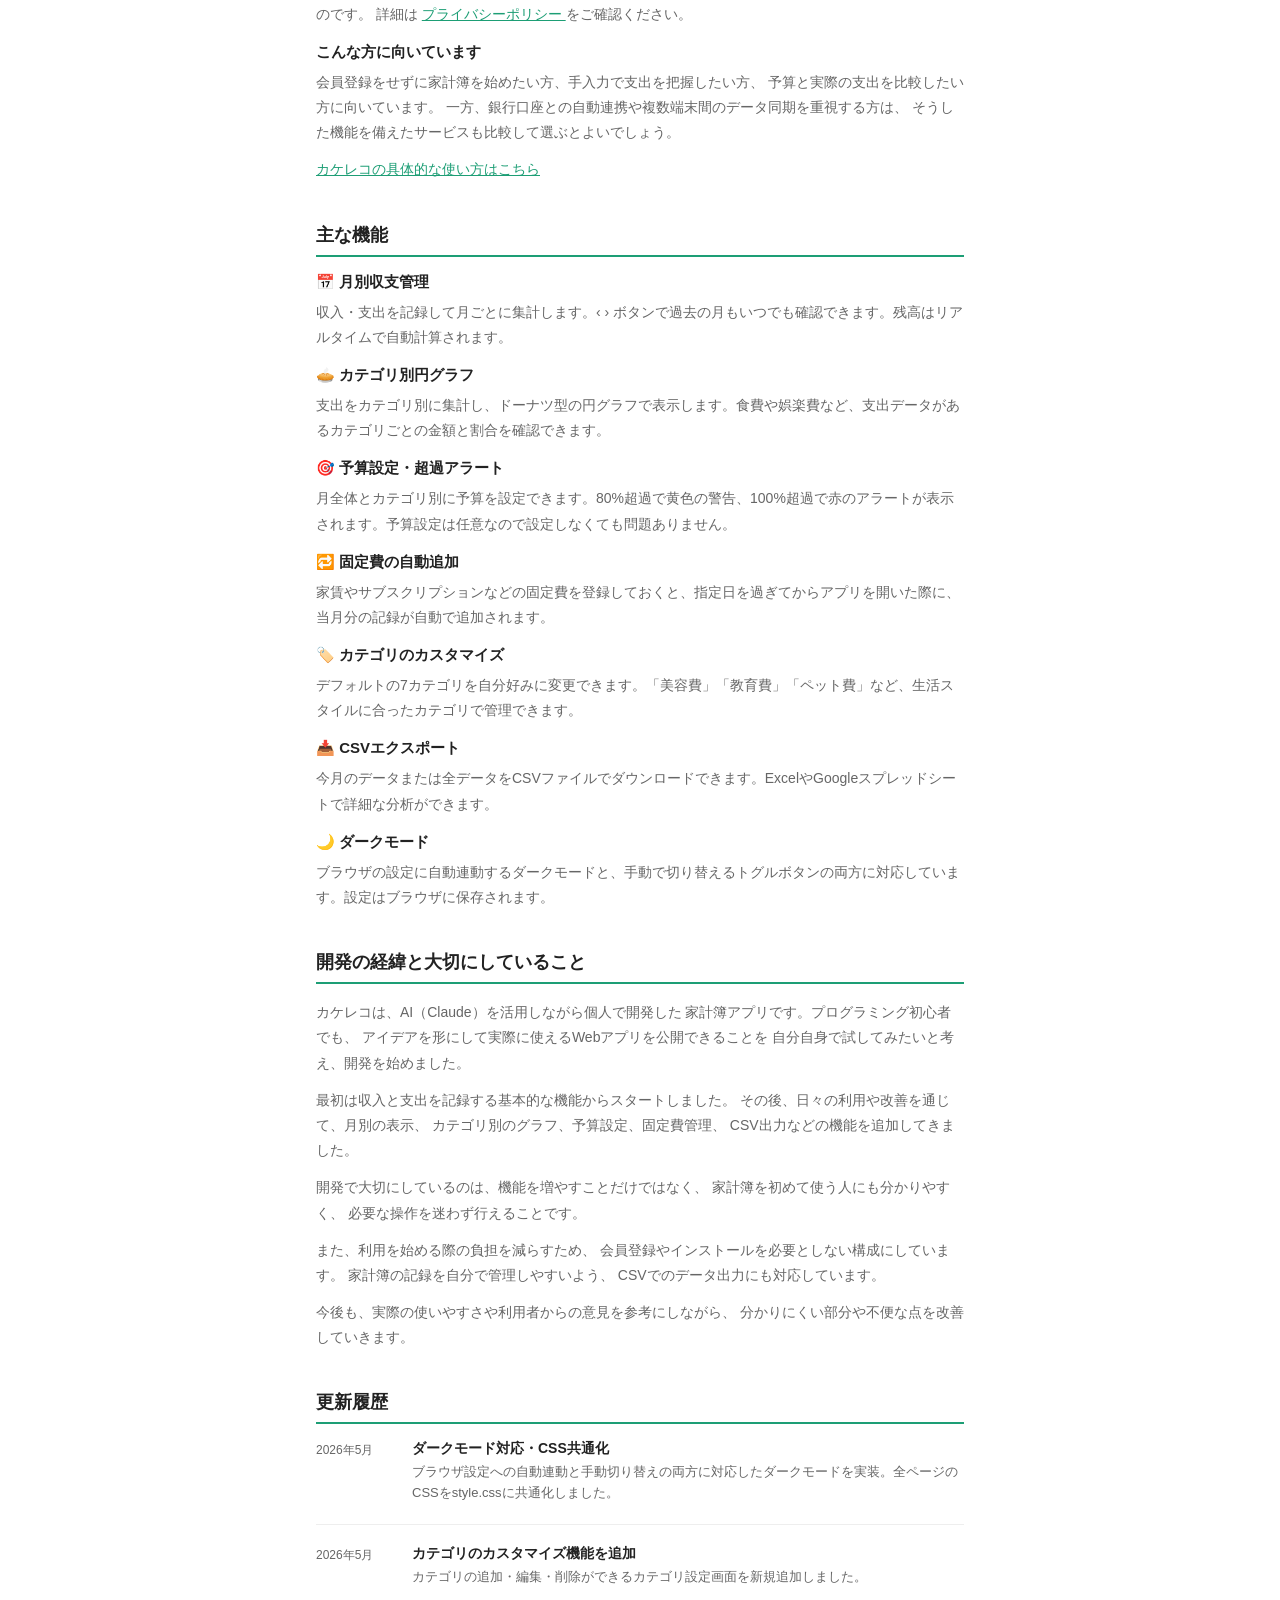
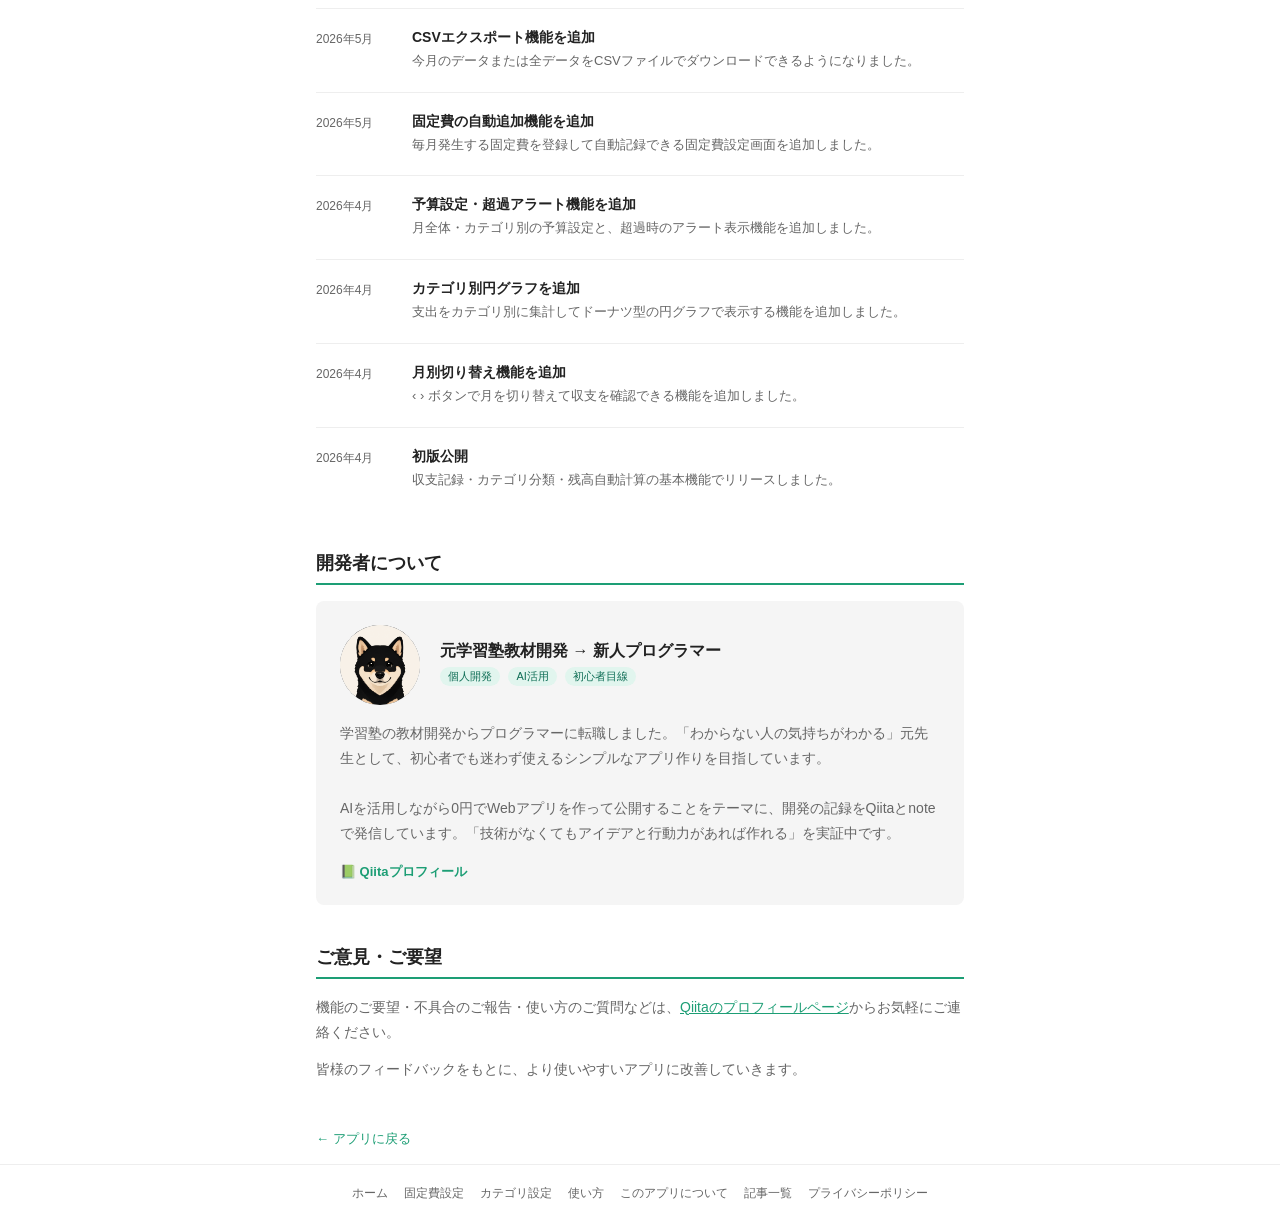
==== commit 5a405373: "adsence再申請用文章修正" ====
--- a/about.html
+++ b/about.html
@@ -1,324 +1,633 @@
-<!DOCTYPE html>
+<!doctype html>
 <html lang="ja">
-<head>
-  <meta charset="UTF-8">
-  <meta name="viewport" content="width=device-width, initial-scale=1.0">
-  <title>このアプリについて｜シンプル家計簿アプリ｜無料のブラウザ家計管理ツール</title>
-  <meta name="description" content="シンプル家計簿アプリの開発背景・こだわり・開発者プロフィールを紹介。インストール不要・登録不要・完全無料のブラウザ型家計管理ツールです。">
-  <link rel="stylesheet" href="style.css">
-  <style>
-    .about-section{margin-bottom:40px;}
-    .about-section h2{font-size:18px;font-weight:700;margin-bottom:16px;padding-bottom:8px;border-bottom:2px solid var(--color-green);}
-    .about-section h3{font-size:15px;font-weight:600;margin:16px 0 8px;}
-    .about-section p{font-size:14px;color:var(--color-text-secondary);line-height:1.8;margin-bottom:12px;}
-    .about-section ul{padding-left:20px;margin-bottom:12px;}
-    .about-section li{font-size:14px;color:var(--color-text-secondary);line-height:1.8;margin-bottom:4px;}
-    .feature-grid{display:grid;grid-template-columns:repeat(auto-fit,minmax(200px,1fr));gap:12px;margin:16px 0;}
-    .feature-card{background:var(--color-background-secondary);border-radius:var(--border-radius-md);padding:16px;}
-    .feature-card .icon{font-size:28px;margin-bottom:8px;}
-    .feature-card h4{font-size:14px;font-weight:600;margin-bottom:6px;}
-    .feature-card p{font-size:13px;color:var(--color-text-secondary);margin:0;line-height:1.6;}
-    .history-item{display:flex;gap:16px;margin-bottom:20px;padding-bottom:20px;border-bottom:0.5px solid var(--color-border-tertiary);}
-    .history-item:last-child{border-bottom:none;}
-    .history-date{font-size:12px;color:var(--color-text-secondary);min-width:80px;padding-top:2px;}
-    .history-content h4{font-size:14px;font-weight:600;margin-bottom:4px;}
-    .history-content p{font-size:13px;color:var(--color-text-secondary);margin:0;line-height:1.6;}
-    .profile-section{background:var(--color-background-secondary);border-radius:var(--border-radius-md);padding:24px;margin-bottom:20px;}
-    .profile-header{display:flex;gap:20px;align-items:flex-start;margin-bottom:16px;flex-wrap:wrap;}
-    .profile-img{width:80px;height:80px;border-radius:50%;object-fit:cover;flex-shrink:0;}
-    .profile-info h3{font-size:16px;font-weight:700;margin-bottom:4px;}
-    .profile-info .tag{display:inline-block;background:#E1F5EE;color:#0F6E56;font-size:11px;padding:2px 8px;border-radius:999px;margin-right:4px;margin-bottom:4px;}
-    .profile-bio{font-size:14px;color:var(--color-text-secondary);line-height:1.8;margin-bottom:16px;}
-    .profile-links{display:flex;gap:12px;flex-wrap:wrap;}
-    .profile-link{display:inline-flex;align-items:center;gap:6px;font-size:13px;color:var(--color-green);text-decoration:none;font-weight:600;}
-    .profile-link:hover{opacity:.8;}
-    .compare-table{width:100%;border-collapse:collapse;margin:16px 0;}
-    .compare-table th{background:var(--color-background-secondary);padding:10px 14px;font-size:13px;font-weight:600;text-align:left;border-bottom:1px solid var(--color-border-secondary);}
-    .compare-table td{padding:10px 14px;font-size:13px;color:var(--color-text-secondary);border-bottom:0.5px solid var(--color-border-tertiary);}
-    .compare-table tr:last-child td{border-bottom:none;}
-    .check{color:var(--color-green);font-weight:700;}
-    .cross{color:#E24B4A;}
-    .tip-box{background:#E1F5EE;border-left:4px solid var(--color-green);border-radius:0 8px 8px 0;padding:12px 16px;margin:12px 0;}
-    .tip-box p{color:#0F6E56;margin:0;font-size:13px;}
-  </style>
-</head>
-<body>
-<button class="theme-btn" id="theme-btn" onclick="toggleTheme()">🌙</button>
-<header>
-  <div class="header-inner">
-    <a class="logo" href="index.html">📒 シンプル家計簿</a>
-    <nav>
-      <a href="howto.html">使い方</a>
-      <a href="about.html">about</a>
-      <a href="privacy.html">プライバシー</a>
-    </nav>
-  </div>
-</header>
-
-<div class="wrap">
-  <div class="page-title">このアプリについて</div>
-  <div class="page-desc">シンプル家計簿アプリの開発背景・特徴・開発者について紹介します。</div>
-
-  <!-- アプリの特徴 -->
-  <div class="about-section">
-    <h2>シンプル家計簿アプリとは</h2>
-    <p>シンプル家計簿アプリは、ブラウザだけで使える無料の家計管理ツールです。インストール不要・登録不要で、URLを開くだけで今すぐ使い始められます。</p>
-    <p>「難しい操作なしに、毎日の収支をサッと記録したい」という方のために設計しました。シンプルさを大切にしながら、実際に使っていて不便に感じた機能を少しずつ追加して現在の形になっています。</p>
-
-    <div class="feature-grid">
-      <div class="feature-card">
-        <div class="icon">⚡</div>
-        <h4>インストール不要</h4>
-        <p>アプリのダウンロードは不要。ブラウザを開くだけですぐ使えます。</p>
-      </div>
-      <div class="feature-card">
-        <div class="icon">🔒</div>
-        <h4>プライバシー重視</h4>
-        <p>データはすべてブラウザ内に保存。外部サーバーへの送信は一切ありません。</p>
-      </div>
-      <div class="feature-card">
-        <div class="icon">📱</div>
-        <h4>スマホ・PC対応</h4>
-        <p>iPhone・Android・PCどこからでも快適に使えます。</p>
-      </div>
-      <div class="feature-card">
-        <div class="icon">🆓</div>
-        <h4>完全無料</h4>
-        <p>登録不要・完全無料でご利用いただけます。</p>
-      </div>
-      <div class="feature-card">
-        <div class="icon">🌙</div>
-        <h4>ダークモード</h4>
-        <p>ブラウザ設定への自動連動と手動切り替えの両方に対応。</p>
-      </div>
-      <div class="feature-card">
-        <div class="icon">📥</div>
-        <h4>データ持ち出し</h4>
-        <p>CSVエクスポートでExcelやスプレッドシートでも活用できます。</p>
-      </div>
+  <head>
+    <meta charset="UTF-8" />
+    <meta name="viewport" content="width=device-width, initial-scale=1.0" />
+    <title>
+      このアプリについて｜シンプル家計簿アプリ｜無料のブラウザ家計管理ツール
+    </title>
+    <meta
+      name="description"
+      content="シンプル家計簿アプリの開発背景・こだわり・開発者プロフィールを紹介。インストール不要・登録不要・完全無料のブラウザ型家計管理ツールです。"
+    />
+    <link rel="stylesheet" href="style.css" />
+    <style>
+      .about-section {
+        margin-bottom: 40px;
+      }
+      .about-section h2 {
+        font-size: 18px;
+        font-weight: 700;
+        margin-bottom: 16px;
+        padding-bottom: 8px;
+        border-bottom: 2px solid var(--color-green);
+      }
+      .about-section h3 {
+        font-size: 15px;
+        font-weight: 600;
+        margin: 16px 0 8px;
+      }
+      .about-section p {
+        font-size: 14px;
+        color: var(--color-text-secondary);
+        line-height: 1.8;
+        margin-bottom: 12px;
+      }
+      .about-section ul {
+        padding-left: 20px;
+        margin-bottom: 12px;
+      }
+      .about-section li {
+        font-size: 14px;
+        color: var(--color-text-secondary);
+        line-height: 1.8;
+        margin-bottom: 4px;
+      }
+      .feature-grid {
+        display: grid;
+        grid-template-columns: repeat(auto-fit, minmax(200px, 1fr));
+        gap: 12px;
+        margin: 16px 0;
+      }
+      .feature-card {
+        background: var(--color-background-secondary);
+        border-radius: var(--border-radius-md);
+        padding: 16px;
+      }
+      .feature-card .icon {
+        font-size: 28px;
+        margin-bottom: 8px;
+      }
+      .feature-card h4 {
+        font-size: 14px;
+        font-weight: 600;
+        margin-bottom: 6px;
+      }
+      .feature-card p {
+        font-size: 13px;
+        color: var(--color-text-secondary);
+        margin: 0;
+        line-height: 1.6;
+      }
+      .history-item {
+        display: flex;
+        gap: 16px;
+        margin-bottom: 20px;
+        padding-bottom: 20px;
+        border-bottom: 0.5px solid var(--color-border-tertiary);
+      }
+      .history-item:last-child {
+        border-bottom: none;
+      }
+      .history-date {
+        font-size: 12px;
+        color: var(--color-text-secondary);
+        min-width: 80px;
+        padding-top: 2px;
+      }
+      .history-content h4 {
+        font-size: 14px;
+        font-weight: 600;
+        margin-bottom: 4px;
+      }
+      .history-content p {
+        font-size: 13px;
+        color: var(--color-text-secondary);
+        margin: 0;
+        line-height: 1.6;
+      }
+      .profile-section {
+        background: var(--color-background-secondary);
+        border-radius: var(--border-radius-md);
+        padding: 24px;
+        margin-bottom: 20px;
+      }
+      .profile-header {
+        display: flex;
+        gap: 20px;
+        align-items: flex-start;
+        margin-bottom: 16px;
+        flex-wrap: wrap;
+      }
+      .profile-img {
+        width: 80px;
+        height: 80px;
+        border-radius: 50%;
+        object-fit: cover;
+        flex-shrink: 0;
+      }
+      .profile-info h3 {
+        font-size: 16px;
+        font-weight: 700;
+        margin-bottom: 4px;
+      }
+      .profile-info .tag {
+        display: inline-block;
+        background: #e1f5ee;
+        color: #0f6e56;
+        font-size: 11px;
+        padding: 2px 8px;
+        border-radius: 999px;
+        margin-right: 4px;
+        margin-bottom: 4px;
+      }
+      .profile-bio {
+        font-size: 14px;
+        color: var(--color-text-secondary);
+        line-height: 1.8;
+        margin-bottom: 16px;
+      }
+      .profile-links {
+        display: flex;
+        gap: 12px;
+        flex-wrap: wrap;
+      }
+      .profile-link {
+        display: inline-flex;
+        align-items: center;
+        gap: 6px;
+        font-size: 13px;
+        color: var(--color-green);
+        text-decoration: none;
+        font-weight: 600;
+      }
+      .profile-link:hover {
+        opacity: 0.8;
+      }
+      .compare-table {
+        width: 100%;
+        border-collapse: collapse;
+        margin: 16px 0;
+      }
+      .compare-table th {
+        background: var(--color-background-secondary);
+        padding: 10px 14px;
+        font-size: 13px;
+        font-weight: 600;
+        text-align: left;
+        border-bottom: 1px solid var(--color-border-secondary);
+      }
+      .compare-table td {
+        padding: 10px 14px;
+        font-size: 13px;
+        color: var(--color-text-secondary);
+        border-bottom: 0.5px solid var(--color-border-tertiary);
+      }
+      .compare-table tr:last-child td {
+        border-bottom: none;
+      }
+      .check {
+        color: var(--color-green);
+        font-weight: 700;
+      }
+      .cross {
+        color: #e24b4a;
+      }
+      .tip-box {
+        background: #e1f5ee;
+        border-left: 4px solid var(--color-green);
+        border-radius: 0 8px 8px 0;
+        padding: 12px 16px;
+        margin: 12px 0;
+      }
+      .tip-box p {
+        color: #0f6e56;
+        margin: 0;
+        font-size: 13px;
+      }
+    </style>
+    <script type="text/javascript">
+      (function (c, l, a, r, i, t, y) {
+        c[a] =
+          c[a] ||
+          function () {
+            (c[a].q = c[a].q || []).push(arguments);
+          };
+        t = l.createElement(r);
+        t.async = 1;
+        t.src = "https://www.clarity.ms/tag/" + i;
+        y = l.getElementsByTagName(r)[0];
+        y.parentNode.insertBefore(t, y);
+      })(window, document, "clarity", "script", "wtdgqt05sb");
+    </script>
+  </head>
+  <body>
+    <button class="theme-btn" id="theme-btn" onclick="toggleTheme()">🌙</button>
+    <header>
+      <div class="header-inner">
+        <a class="logo" href="index.html">📒 シンプル家計簿</a>
+        <nav>
+          <a href="articles.html">記事一覧</a>
+          <a href="howto.html">使い方</a>
+          <a href="about.html">about</a>
+          <a href="privacy.html">プライバシー</a>
+        </nav>
+      </div>
+    </header>
+
+    <div class="wrap">
+      <div class="page-title">このアプリについて</div>
+      <div class="page-desc">
+        シンプル家計簿アプリの開発背景・特徴・開発者について紹介します。
+      </div>
+
+      <!-- アプリの特徴 -->
+      <div class="about-section">
+        <h2>カケレコとは</h2>
+        <p>
+          カケレコ（KakeReco）は、毎日の収入と支出を記録し、
+          月ごとのお金の流れを振り返るための無料の家計簿アプリです。
+          会員登録やアプリのインストールをせず、ブラウザから利用できます。
+        </p>
+        <p>
+          家計簿を続けるには、記録する手間を減らし、
+          入力した数字をあとから振り返りやすくすることが大切だと考えています。
+          カケレコでは、収支の記録だけでなく、予算との比較や
+          カテゴリ別の支出確認もできるようにしています。
+        </p>
+
+        <h3>カケレコでできること</h3>
+        <div class="feature-grid">
+          <div class="feature-card">
+            <div class="icon">📅</div>
+            <h4>月ごとの収支を振り返る</h4>
+            <p>
+              収入・支出・残高を月別に集計し、
+              月を切り替えながら過去のお金の流れを確認できます。
+            </p>
+          </div>
+          <div class="feature-card">
+            <div class="icon">🎯</div>
+            <h4>予算と支出を比較する</h4>
+            <p>
+              月全体やカテゴリ別に予算を設定し、
+              使いすぎに気づくための目安として活用できます。
+            </p>
+          </div>
+          <div class="feature-card">
+            <div class="icon">🔁</div>
+            <h4>毎月の固定費を管理する</h4>
+            <p>
+              家賃やサブスクリプションなどの固定費を登録し、
+              毎月の記録の手間を減らせます。
+            </p>
+          </div>
+          <div class="feature-card">
+            <div class="icon">📥</div>
+            <h4>記録をCSVで保存する</h4>
+            <p>
+              家計簿のデータをCSV形式で出力し、
+              対応する表計算ソフトで確認・整理できます。
+            </p>
+          </div>
+        </div>
+
+        <h3>こんな使い方に向いています</h3>
+        <ul>
+          <li>まずは手入力で家計簿を始めたい</li>
+          <li>毎月の支出と予算の差を確認したい</li>
+          <li>食費や娯楽費など、支出の内訳を把握したい</li>
+          <li>自分の家計データをCSVで手元に保存したい</li>
+        </ul>
+
+        <p>
+          銀行口座との自動連携ではなく、自分で収支を記録して
+          お金の使い方を把握したい方に向けたアプリです。
+        </p>
+      </div>
+
+
+
+      <!-- カケレコの特徴と向いている使い方 -->
+      <div class="about-section">
+        <h2>カケレコの特徴と向いている使い方</h2>
+        <p>
+          カケレコは、銀行口座との自動連携や複雑な資産管理ではなく、
+          日々の収入と支出を自分で記録し、家計を振り返ることを目的とした
+          シンプルな家計簿アプリです。
+        </p>
+
+        <h3>カケレコでできること</h3>
+        <ul>
+          <li>
+            <strong>毎月の収支を確認する：</strong>
+            月ごとの収入・支出・残高を確認し、お金の流れを振り返れます。
+          </li>
+          <li>
+            <strong>支出の内訳を把握する：</strong>
+            カテゴリ別のグラフから、どの項目に支出が多いかを確認できます。
+          </li>
+          <li>
+            <strong>予算を管理する：</strong>
+            月全体やカテゴリ別に予算を設定し、支出状況を確認できます。
+          </li>
+          <li>
+            <strong>固定費の記録を省力化する：</strong>
+            家賃やサブスクリプションなどを登録し、指定日に自動で記録できます。
+          </li>
+          <li>
+            <strong>データを保存する：</strong>
+            家計簿データをCSV形式で出力し、手元に保管できます。
+          </li>
+        </ul>
+
+        <h3>利用する前に知っておきたいこと</h3>
+<ul>
+  <li>
+    収入・支出は基本的に自分で入力する必要があります。
+  </li>
+  <li>
+    銀行口座やクレジットカードの明細を自動取得する機能はありません。
+  </li>
+  <li>
+    家計簿データは、利用しているブラウザ内に保存されます。
+    別の端末やブラウザに自動で同期される仕組みはありません。
+  </li>
+  <li>
+    ブラウザのデータ削除などによって記録が失われる可能性があります。
+    大切なデータは、定期的にCSV形式で保存してください。
+  </li>
+</ul>
+
+<h3>データの保存と外部サービスについて</h3>
+<p>
+  家計簿データは利用しているブラウザ内に保存されます。
+  一方、サイトではアクセス状況の分析などのために外部サービスを利用しています。
+  家計簿データの保存と、アクセス解析などに伴う通信は別のものです。
+  詳細は
+  <a href="privacy.html" style="color: var(--color-green)">
+    プライバシーポリシー
+  </a>
+  をご確認ください。
+</p>
+
+
+        <h3>こんな方に向いています</h3>
+        <p>
+          会員登録をせずに家計簿を始めたい方、手入力で支出を把握したい方、
+          予算と実際の支出を比較したい方に向いています。
+          一方、銀行口座との自動連携や複数端末間のデータ同期を重視する方は、
+          そうした機能を備えたサービスも比較して選ぶとよいでしょう。
+        </p>
+
+        <p>
+          <a href="howto.html" style="color: var(--color-green)">
+            カケレコの具体的な使い方はこちら
+          </a>
+        </p>
+      </div>
+
+      <!-- 機能一覧 -->
+      <div class="about-section">
+        <h2>主な機能</h2>
+
+        <h3>📅 月別収支管理</h3>
+        <p>
+          収入・支出を記録して月ごとに集計します。‹ ›
+          ボタンで過去の月もいつでも確認できます。残高はリアルタイムで自動計算されます。
+        </p>
+
+        <h3>🥧 カテゴリ別円グラフ</h3>
+        <p>
+          支出をカテゴリ別に集計し、ドーナツ型の円グラフで表示します。食費や娯楽費など、支出データがあるカテゴリごとの金額と割合を確認できます。
+        </p>
+
+        <h3>🎯 予算設定・超過アラート</h3>
+        <p>
+          月全体とカテゴリ別に予算を設定できます。80%超過で黄色の警告、100%超過で赤のアラートが表示されます。予算設定は任意なので設定しなくても問題ありません。
+        </p>
+
+        <h3>🔁 固定費の自動追加</h3>
+        <p>
+          家賃やサブスクリプションなどの固定費を登録しておくと、指定日を過ぎてからアプリを開いた際に、当月分の記録が自動で追加されます。
+        </p>
+        <h3>🏷️ カテゴリのカスタマイズ</h3>
+        <p>
+          デフォルトの7カテゴリを自分好みに変更できます。「美容費」「教育費」「ペット費」など、生活スタイルに合ったカテゴリで管理できます。
+        </p>
+
+        <h3>📥 CSVエクスポート</h3>
+        <p>
+          今月のデータまたは全データをCSVファイルでダウンロードできます。ExcelやGoogleスプレッドシートで詳細な分析ができます。
+        </p>
+
+        <h3>🌙 ダークモード</h3>
+        <p>
+          ブラウザの設定に自動連動するダークモードと、手動で切り替えるトグルボタンの両方に対応しています。設定はブラウザに保存されます。
+        </p>
+      </div>
+
+      <!-- 開発経緯 -->
+      <div class="about-section">
+        <h2>開発の経緯と大切にしていること</h2>
+        <p>
+          カケレコは、AI（Claude）を活用しながら個人で開発した
+          家計簿アプリです。プログラミング初心者でも、
+          アイデアを形にして実際に使えるWebアプリを公開できることを
+          自分自身で試してみたいと考え、開発を始めました。
+        </p>
+        <p>
+          最初は収入と支出を記録する基本的な機能からスタートしました。
+          その後、日々の利用や改善を通じて、月別の表示、
+          カテゴリ別のグラフ、予算設定、固定費管理、
+          CSV出力などの機能を追加してきました。
+        </p>
+        <p>
+          開発で大切にしているのは、機能を増やすことだけではなく、
+          家計簿を初めて使う人にも分かりやすく、
+          必要な操作を迷わず行えることです。
+        </p>
+        <p>
+          また、利用を始める際の負担を減らすため、
+          会員登録やインストールを必要としない構成にしています。
+          家計簿の記録を自分で管理しやすいよう、
+          CSVでのデータ出力にも対応しています。
+        </p>
+        <p>
+          今後も、実際の使いやすさや利用者からの意見を参考にしながら、
+          分かりにくい部分や不便な点を改善していきます。
+        </p>
+      </div>
+
+
+      <!-- 更新履歴 -->
+      <div class="about-section">
+        <h2>更新履歴</h2>
+
+        <div class="history-item">
+          <div class="history-date">2026年5月</div>
+          <div class="history-content">
+            <h4>ダークモード対応・CSS共通化</h4>
+            <p>
+              ブラウザ設定への自動連動と手動切り替えの両方に対応したダークモードを実装。全ページのCSSをstyle.cssに共通化しました。
+            </p>
+          </div>
+        </div>
+
+        <div class="history-item">
+          <div class="history-date">2026年5月</div>
+          <div class="history-content">
+            <h4>カテゴリのカスタマイズ機能を追加</h4>
+            <p>
+              カテゴリの追加・編集・削除ができるカテゴリ設定画面を新規追加しました。
+            </p>
+          </div>
+        </div>
+
+        <div class="history-item">
+          <div class="history-date">2026年5月</div>
+          <div class="history-content">
+            <h4>CSVエクスポート機能を追加</h4>
+            <p>
+              今月のデータまたは全データをCSVファイルでダウンロードできるようになりました。
+            </p>
+          </div>
+        </div>
+
+        <div class="history-item">
+          <div class="history-date">2026年5月</div>
+          <div class="history-content">
+            <h4>固定費の自動追加機能を追加</h4>
+            <p>
+              毎月発生する固定費を登録して自動記録できる固定費設定画面を追加しました。
+            </p>
+          </div>
+        </div>
+
+        <div class="history-item">
+          <div class="history-date">2026年4月</div>
+          <div class="history-content">
+            <h4>予算設定・超過アラート機能を追加</h4>
+            <p>
+              月全体・カテゴリ別の予算設定と、超過時のアラート表示機能を追加しました。
+            </p>
+          </div>
+        </div>
+
+        <div class="history-item">
+          <div class="history-date">2026年4月</div>
+          <div class="history-content">
+            <h4>カテゴリ別円グラフを追加</h4>
+            <p>
+              支出をカテゴリ別に集計してドーナツ型の円グラフで表示する機能を追加しました。
+            </p>
+          </div>
+        </div>
+
+        <div class="history-item">
+          <div class="history-date">2026年4月</div>
+          <div class="history-content">
+            <h4>月別切り替え機能を追加</h4>
+            <p>
+              ‹ › ボタンで月を切り替えて収支を確認できる機能を追加しました。
+            </p>
+          </div>
+        </div>
+
+        <div class="history-item">
+          <div class="history-date">2026年4月</div>
+          <div class="history-content">
+            <h4>初版公開</h4>
+            <p>
+              収支記録・カテゴリ分類・残高自動計算の基本機能でリリースしました。
+            </p>
+          </div>
+        </div>
+      </div>
+
+      <!-- 開発者 -->
+      <div class="about-section">
+        <h2>開発者について</h2>
+        <div class="profile-section">
+          <div class="profile-header">
+            <img src="inu.png" alt="プロフィール画像" class="profile-img" />
+            <div class="profile-info">
+              <h3>元学習塾教材開発 → 新人プログラマー</h3>
+              <div>
+                <span class="tag">個人開発</span>
+                <span class="tag">AI活用</span>
+                <span class="tag">初心者目線</span>
+              </div>
+            </div>
+          </div>
+          <div class="profile-bio">
+            学習塾の教材開発からプログラマーに転職しました。「わからない人の気持ちがわかる」元先生として、初心者でも迷わず使えるシンプルなアプリ作りを目指しています。
+            <br /><br />
+            AIを活用しながら0円でWebアプリを作って公開することをテーマに、開発の記録をQiitaとnoteで発信しています。「技術がなくてもアイデアと行動力があれば作れる」を実証中です。
+          </div>
+          <div class="profile-links">
+            <a
+              href="https://qiita.com/Tueno-96"
+              target="_blank"
+              rel="noopener"
+              class="profile-link"
+            >
+              📗 Qiitaプロフィール
+            </a>
+          </div>
+        </div>
+      </div>
+
+      <!-- お問い合わせ -->
+      <div class="about-section">
+        <h2>ご意見・ご要望</h2>
+        <p>
+          機能のご要望・不具合のご報告・使い方のご質問などは、<a
+            href="https://qiita.com/Tueno-96"
+            target="_blank"
+            rel="noopener"
+            style="color: var(--color-green)"
+            >Qiitaのプロフィールページ</a
+          >からお気軽にご連絡ください。
+        </p>
+        <p>
+          皆様のフィードバックをもとに、より使いやすいアプリに改善していきます。
+        </p>
+      </div>
+
+      <a class="back-btn" href="index.html">← アプリに戻る</a>
     </div>
-  </div>
-
-  <!-- 他のアプリとの比較 -->
-  <div class="about-section">
-    <h2>他の家計管理ツールとの違い</h2>
-    <p>世の中には多くの家計管理アプリがありますが、このアプリは「シンプルさ」と「プライバシー」を最優先に設計しています。</p>
-
-    <table class="compare-table">
-      <thead>
-        <tr>
-          <th>比較項目</th>
-          <th>このアプリ</th>
-          <th>一般的な家計アプリ</th>
-        </tr>
-      </thead>
-      <tbody>
-        <tr>
-          <td>登録・ログイン</td>
-          <td><span class="check">✓ 不要</span></td>
-          <td><span class="cross">✗ 必要なことが多い</span></td>
-        </tr>
-        <tr>
-          <td>インストール</td>
-          <td><span class="check">✓ 不要（ブラウザで動く）</span></td>
-          <td><span class="cross">✗ 必要なことが多い</span></td>
-        </tr>
-        <tr>
-          <td>データの送信</td>
-          <td><span class="check">✓ 外部送信なし</span></td>
-          <td><span class="cross">✗ サーバーに送信される</span></td>
-        </tr>
-        <tr>
-          <td>料金</td>
-          <td><span class="check">✓ 完全無料</span></td>
-          <td>無料〜月額数百円</td>
-        </tr>
-        <tr>
-          <td>銀行口座連携</td>
-          <td>なし（手動入力）</td>
-          <td>対応しているものも多い</td>
-        </tr>
-        <tr>
-          <td>CSVエクスポート</td>
-          <td><span class="check">✓ 対応</span></td>
-          <td>有料プランのみが多い</td>
-        </tr>
-      </tbody>
-    </table>
-
-    <div class="tip-box">
-      <p>💡 銀行口座の自動連携は不要で、シンプルに手入力で管理したい方に特におすすめです。</p>
-    </div>
-  </div>
-
-  <!-- 機能一覧 -->
-  <div class="about-section">
-    <h2>主な機能</h2>
-
-    <h3>📅 月別収支管理</h3>
-    <p>収入・支出を記録して月ごとに集計します。‹ › ボタンで過去の月もいつでも確認できます。残高はリアルタイムで自動計算されます。</p>
-
-    <h3>🥧 カテゴリ別円グラフ</h3>
-    <p>支出をカテゴリ別に集計してドーナツ型の円グラフで表示します。食費・娯楽費・光熱費など、何にどのくらいお金を使っているかが一目でわかります。</p>
-
-    <h3>🎯 予算設定・超過アラート</h3>
-    <p>月全体とカテゴリ別に予算を設定できます。80%超過で黄色の警告、100%超過で赤のアラートが表示されます。予算設定は任意なので設定しなくても問題ありません。</p>
-
-    <h3>🔁 固定費の自動追加</h3>
-    <p>家賃・光熱費・サブスクなど毎月発生する固定費を登録しておくと、指定した日付に自動で記録されます。毎月の手入力の手間が省けます。</p>
-
-    <h3>🏷️ カテゴリのカスタマイズ</h3>
-    <p>デフォルトの7カテゴリを自分好みに変更できます。「美容費」「教育費」「ペット費」など、生活スタイルに合ったカテゴリで管理できます。</p>
-
-    <h3>📥 CSVエクスポート</h3>
-    <p>今月のデータまたは全データをCSVファイルでダウンロードできます。ExcelやGoogleスプレッドシートで詳細な分析ができます。</p>
-
-    <h3>🌙 ダークモード</h3>
-    <p>ブラウザの設定に自動連動するダークモードと、手動で切り替えるトグルボタンの両方に対応しています。設定はブラウザに保存されます。</p>
-  </div>
-
-  <!-- 開発経緯 -->
-  <div class="about-section">
-    <h2>開発の経緯</h2>
-    <p>このアプリはAI（Claude）を活用して開発しました。プログラミング初心者でも、AIを使えば実用的なWebアプリを作って公開できることを実証したくて作り始めました。</p>
-    <p>最初は収支を記録するだけのシンプルなアプリでしたが、実際に自分で使いながら「ここが不便だな」と感じた部分を一つずつ改善していき、現在の形になっています。</p>
-    <p>「0円で作って0円で公開する」というコンセプトのもと、開発費用・公開費用ともに完全無料で運営しています。</p>
-  </div>
-
-  <!-- 更新履歴 -->
-  <div class="about-section">
-    <h2>更新履歴</h2>
-
-    <div class="history-item">
-      <div class="history-date">2026年5月</div>
-      <div class="history-content">
-        <h4>ダークモード対応・CSS共通化</h4>
-        <p>ブラウザ設定への自動連動と手動切り替えの両方に対応したダークモードを実装。全ページのCSSをstyle.cssに共通化しました。</p>
-      </div>
-    </div>
-
-    <div class="history-item">
-      <div class="history-date">2026年5月</div>
-      <div class="history-content">
-        <h4>カテゴリのカスタマイズ機能を追加</h4>
-        <p>カテゴリの追加・編集・削除ができるカテゴリ設定画面を新規追加しました。</p>
-      </div>
-    </div>
-
-    <div class="history-item">
-      <div class="history-date">2026年5月</div>
-      <div class="history-content">
-        <h4>CSVエクスポート機能を追加</h4>
-        <p>今月のデータまたは全データをCSVファイルでダウンロードできるようになりました。</p>
-      </div>
-    </div>
-
-    <div class="history-item">
-      <div class="history-date">2026年5月</div>
-      <div class="history-content">
-        <h4>固定費の自動追加機能を追加</h4>
-        <p>毎月発生する固定費を登録して自動記録できる固定費設定画面を追加しました。</p>
-      </div>
-    </div>
-
-    <div class="history-item">
-      <div class="history-date">2026年4月</div>
-      <div class="history-content">
-        <h4>予算設定・超過アラート機能を追加</h4>
-        <p>月全体・カテゴリ別の予算設定と、超過時のアラート表示機能を追加しました。</p>
-      </div>
-    </div>
-
-    <div class="history-item">
-      <div class="history-date">2026年4月</div>
-      <div class="history-content">
-        <h4>カテゴリ別円グラフを追加</h4>
-        <p>支出をカテゴリ別に集計してドーナツ型の円グラフで表示する機能を追加しました。</p>
-      </div>
-    </div>
-
-    <div class="history-item">
-      <div class="history-date">2026年4月</div>
-      <div class="history-content">
-        <h4>月別切り替え機能を追加</h4>
-        <p>‹ › ボタンで月を切り替えて収支を確認できる機能を追加しました。</p>
-      </div>
-    </div>
-
-    <div class="history-item">
-      <div class="history-date">2026年4月</div>
-      <div class="history-content">
-        <h4>初版公開</h4>
-        <p>収支記録・カテゴリ分類・残高自動計算の基本機能でリリースしました。</p>
-      </div>
-    </div>
-  </div>
-
-  <!-- 開発者 -->
-  <div class="about-section">
-    <h2>開発者について</h2>
-    <div class="profile-section">
-      <div class="profile-header">
-        <img src="inu.png" alt="プロフィール画像" class="profile-img">
-        <div class="profile-info">
-          <h3>元学習塾教材開発 → 新人プログラマー</h3>
-          <div>
-            <span class="tag">個人開発</span>
-            <span class="tag">AI活用</span>
-            <span class="tag">初心者目線</span>
-          </div>
-        </div>
-      </div>
-      <div class="profile-bio">
-        学習塾の教材開発からプログラマーに転職しました。「わからない人の気持ちがわかる」元先生として、初心者でも迷わず使えるシンプルなアプリ作りを目指しています。
-        <br><br>
-        AIを活用しながら0円でWebアプリを作って公開することをテーマに、開発の記録をQiitaとnoteで発信しています。「技術がなくてもアイデアと行動力があれば作れる」を実証中です。
-      </div>
-      <div class="profile-links">
-        <a href="https://qiita.com/Tueno-96" target="_blank" rel="noopener" class="profile-link">
-          📗 Qiitaプロフィール
-        </a>
-      </div>
-    </div>
-  </div>
-
-  <!-- お問い合わせ -->
-  <div class="about-section">
-    <h2>ご意見・ご要望</h2>
-    <p>機能のご要望・不具合のご報告・使い方のご質問などは、<a href="https://qiita.com/Tueno-96" target="_blank" rel="noopener" style="color:var(--color-green)">Qiitaのプロフィールページ</a>からお気軽にご連絡ください。</p>
-    <p>皆様のフィードバックをもとに、より使いやすいアプリに改善していきます。</p>
-  </div>
-
-  <a class="back-btn" href="index.html">← アプリに戻る</a>
-</div>
-
-<footer>
-  <div class="footer-inner">
-    <a href="index.html">ホーム</a>
-    <a href="fixedcost.html">固定費設定</a>
-    <a href="category.html">カテゴリ設定</a>
-    <a href="howto.html">使い方</a>
-    <a href="about.html">このアプリについて</a>
-    <a href="privacy.html">プライバシーポリシー</a>
-  </div>
-</footer>
-
-<script>
-function applyTheme(theme){
-  const html=document.documentElement,btn=document.getElementById('theme-btn');
-  html.classList.remove('dark','light');
-  if(theme==='dark'){html.classList.add('dark');btn.textContent='☀️';}
-  else if(theme==='light'){html.classList.add('light');btn.textContent='🌙';}
-  else{btn.textContent=window.matchMedia('(prefers-color-scheme:dark)').matches?'☀️':'🌙';}
-}
-function toggleTheme(){
-  const isDark=document.documentElement.classList.contains('dark')||
-    (!document.documentElement.classList.contains('light')&&window.matchMedia('(prefers-color-scheme:dark)').matches);
-  const next=isDark?'light':'dark';
-  localStorage.setItem('theme',next);
-  applyTheme(next);
-}
-applyTheme(localStorage.getItem('theme')||'auto');
-</script>
-</body>
-</html>+
+    <footer>
+      <div class="footer-inner">
+        <a href="index.html">ホーム</a>
+        <a href="fixedcost.html">固定費設定</a>
+        <a href="category.html">カテゴリ設定</a>
+        <a href="howto.html">使い方</a>
+        <a href="about.html">このアプリについて</a>
+        <a href="articles.html">記事一覧</a>
+        <a href="privacy.html">プライバシーポリシー</a>
+      </div>
+    </footer>
+
+    <script>
+      function applyTheme(theme) {
+        const html = document.documentElement,
+          btn = document.getElementById("theme-btn");
+        html.classList.remove("dark", "light");
+        if (theme === "dark") {
+          html.classList.add("dark");
+          btn.textContent = "☀️";
+        } else if (theme === "light") {
+          html.classList.add("light");
+          btn.textContent = "🌙";
+        } else {
+          btn.textContent = window.matchMedia("(prefers-color-scheme:dark)")
+            .matches
+            ? "☀️"
+            : "🌙";
+        }
+      }
+      function toggleTheme() {
+        const isDark =
+          document.documentElement.classList.contains("dark") ||
+          (!document.documentElement.classList.contains("light") &&
+            window.matchMedia("(prefers-color-scheme:dark)").matches);
+        const next = isDark ? "light" : "dark";
+        localStorage.setItem("theme", next);
+        applyTheme(next);
+      }
+      applyTheme(localStorage.getItem("theme") || "auto");
+    </script>
+  </body>
+</html>
